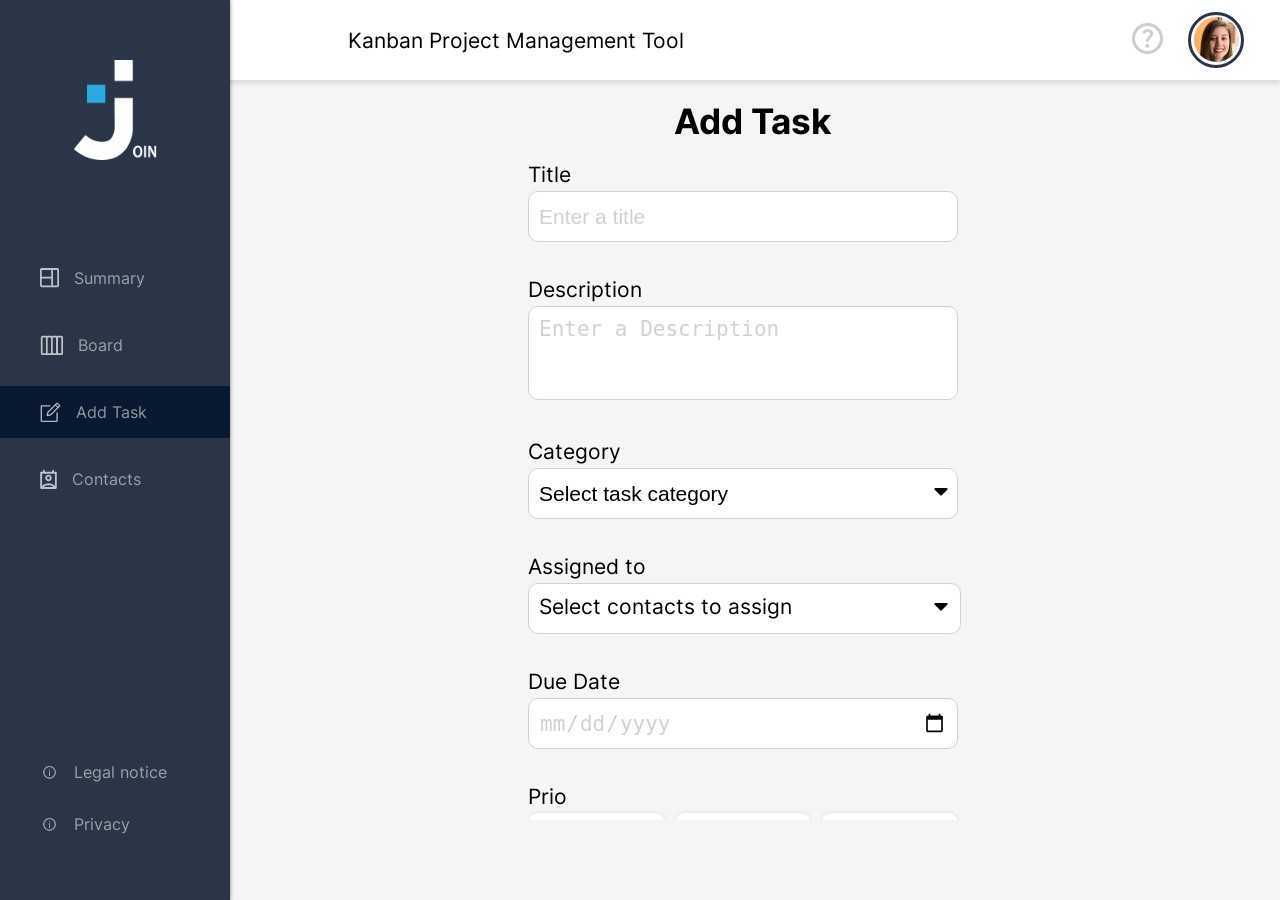
==== addTask.html @ 4e478090 "close drop down assigned" ====
<!DOCTYPE html>
<html lang="en">

<head>
    <meta charset="UTF-8">
    <meta http-equiv="X-UA-Compatible" content="IE=edge">
    <meta name="viewport" content="width=device-width, initial-scale=1.0">
    <link rel="shortcut icon" href="assets/img/favicon/join.logo-dark.png" type="image/x-icon">
    <link rel="stylesheet" href="assets/css/fonts.css">
    <link rel="stylesheet" href="assets/css/header.css">
    <link rel="stylesheet" href="assets/css/sidebar.css">
    <link rel="stylesheet" href="assets/css/board.css">
    <link rel="stylesheet" href="assets/css/addTask.css">
    <link rel="stylesheet" href="assets/css/addTask-responsive.css">
    <script src="assets/js/script.js"></script>
    <script src="assets/js/header.js"></script>
    <script src="assets/js/board.js"></script>
    <script src="assets/js/board_template.js"></script>
    <script src="assets/js/addTaskAndBoard.js"></script>
    <script src="assets/js/addTaskAndBoardChangeColor.js"></script>
    <script src="assets/js/addTask.js"></script>
    <script src="assets/js/mini_backend.js"></script>
    <script> setURL('https://anil-orhan.developerakademie.net/smallest_backend_ever/');</script>
    <script src="assets/js/login.js"></script>
    <script src="assets/js/register.js"></script>
    <title>Add Task</title>
</head>

<body onload="init(), addActiveClass2()">
    <div w3-include-html="assets/templates/header.html"></div>

    <div w3-include-html="assets/templates/sidebar.html"></div>

    <div class="main-container-addTask scrollbar-task-addTask ">
        <div class="text-header text-header-addTask">Add Task</div>

        <form onsubmit="createTodoForBoard(); return false;" class="container-inputfield-addTask">
            <div class="container-for-seperate-left-and-right-content-addTask">
                <div>
                    <div class="margin-popup"><label class="pop-up-child pop-up-child-addedTask"
                            for="title">Title</label><br></div>
                    <input onclick="closeDropDown()" class="title-popup title-popup-addTask" type="text" id="title" name="title"
                        placeholder="Enter a title" required>

                    <div class="margin-popup"><label class="pop-up-child pop-up-child-addedTask"
                            for="descriptionPopup">Description</label><br>
                    </div>
                    <textarea onclick="closeDropDown()" class="description-popup description-popup-addTask" type="text" id="descriptionPopup"
                        name="descriptionPopup" rows="3" cols="20" placeholder="Enter a Description"
                        required></textarea>

                    <div class="margin-popup"><label class="pop-up-child pop-up-child-addedTask"
                            for="category-popup">Category</label><br>
                    </div>
                    <div class="category-parent-div">
                        <select onclick="closeDropDown()" class="category-popup category-popup-addTask" id="category-popup"
                            onChange="identifySelectedCategory(this);" required>
                            <option value="" disabled selected>Select task category</option>
                            <option value="Sales">Sales</option>
                            <option value="Design">Design</option>
                            <option value="Backoffice">Backoffice</option>
                            <option value="Marketing">Marketing</option>
                            <option value="IT">IT</option>
                            <option value="Media">Media</option>
                        </select><br>
                        <div class="img-arrow-select-addTask"><img src="assets/img/addTask/vector_arrow_black.png">
                        </div>
                    </div>

                    <div class="margin-popup"><label class="pop-up-child pop-up-child-addedTask"
                            for="assignedto-popup">Assigned
                            to</label><br>
                    </div>


                    <div id="assignedParentDiv" class="assignedto-parent-div scrollbar-task-assigned-to">
                        <div onclick="openAssignedToCheckbox()">
                            <div>Select contacts to assign</div>
                            <div class="img-arrow-select-board-div-assigned"><img
                                    src="assets/img/addTask/vector_arrow_black.png"></div>
                        </div>
                        <div class="d-none" id="checkboxWithNamesAssignedTo">

                            <label for="name0">
                                <div class="assigned-for-checkbox">
                                    <div class="assignedto-child-div">Marcus Haas</div>
                                    <div><input id="name0" type="checkbox" name="Marcus Haas" value="Marcus Haas">
                                    </div>
                                </div>
                            </label>

                            <label for="name1">
                                <div class="assigned-for-checkbox">
                                    <div class="assignedto-child-div">Marius Katzer</div>
                                    <div><input id="name1" type="checkbox" name="Marius Katzer"
                                            value="Marius Katzer"></div>
                                </div>
                            </label>

                            <label for="name2">
                                <div class="assigned-for-checkbox">
                                    <div class="assignedto-child-div">Anil Orhan</div>
                                    <div><input id="name2" type="checkbox" name="Anil Orhan" value="Anil Orhan">
                                    </div>
                                </div>
                            </label>

                            <div class="assigned-for-checkbox">
                                <div class="assignedto-child-div invite-contact-addTask">Invite New Contact</div>
                                <div><img class="contact-img-addTask" src="assets/img/addTask/contact.png">
                                </div>
                            </div>
                        </div>
                    </div>


                </div>

                <div class="seperate-line-popup-addTask hide-mediaquery">

                </div>

                <div>
                    <div class="margin-popup"><label class="pop-up-child pop-up-child-addedTask" for="duedate">Due
                            Date</label></div>
                    <input onclick="closeDropDown()" onchange="duedateChangeColor()" class="duedate-popup duedate-popup-addTask " type="date"
                        id="duedate" name="duedate" required>

                    <div class="margin-popup pop-up-child pop-up-child-addedTask">Prio</div>
                    <div class="prio-popup prio-popup-addTask">
                        <div id="urgentPopup" onclick="changeColorUrgent(); closeDropDown()" class="urgent-popup">Urgent
                            <div class="urgent-popup-child">
                                <div class="position-urgent-arrow-popup-first"><img id="urgentFirstPopup"
                                        src="assets/img/board/arrow-urgent.svg"></div>
                                <div class="position-urgent-arrow-popup-second"><img id="urgentSecondPopup"
                                        src="assets/img/board/arrow-urgent.svg"></div>
                            </div>
                        </div>
                        <div id="mediumPopup" onclick="changeColorMedium(); closeDropDown()" class="medium-popup">Medium
                            <div class="medium-popup-child">
                                <div class="position-medium-arrow-popup-first"><img id="mediumFirstPopup"
                                        src="assets/img/board/arrow-medium.svg"></div>
                                <div class="position-medium-arrow-popup-second"><img id="mediumSecondPopup"
                                        src="assets/img/board/arrow-medium.svg"></div>
                            </div>
                        </div>
                        <div id="lowPopup" onclick="changeColorLow(); closeDropDown()" class="low-popup">Low
                            <div class="low-popup-child">
                                <div class="position-low-arrow-popup-first"><img id="lowFirstPopup"
                                        src="assets/img/board/arrow-low.svg"></div>
                                <div class="position-low-arrow-popup-second"><img id="lowSecondPopup"
                                        src="assets/img/board/arrow-low.svg"></div>
                            </div>
                        </div>
                    </div>

                    <div class="margin-popup"><label class="pop-up-child pop-up-child-addedTask"
                            for="subtaskPopup">Subtask</label><br>
                    </div>
                    <div class="parent-subtask-div">
                        <input onclick="closeDropDown()" class="subtask-popup subtask-popup-addTask" type="text" id="subtaskPopup"
                            name="subtaskPopup" placeholder="Add a new subtask" required></input>
                        <img class="img-plus-subtask" src="assets/img/addTask/plus.png">
                    </div>
                    <div class="subtask-checkbox-div">
                        <div><input class="checkbox-subtask" type="checkbox" id="subtaskCheckbox" name="subtaskCheckbox"
                            value="subtask"></div>
                        <div class="checkbox-substask-child"><label for="subtaskCheckbox"> Subtask 1</label><br></div>
                    </div>

                    <div class="btn-popup btn-popup-addTask">
                        <button type="button" onmouseover="changeColorOfCross()"
                            onmouseleave="changeColorOfCrossToStandard()" onclick="cleanFormAddTask()"
                            id="btn-first btn-first-addTask" class="first-btn">Clear
                            <img id="getCrossForHover" class="cross-popup-btn" src="assets/img/board/close-popup.svg">
                        </button>
                        <button type="submit" value="submit" class="second-btn second-btn-addTask">Create Task<img
                                class="hook-popup-btn" src="assets/img/board/hook-popup.svg"></button>
                    </div>
                </div>
            </div>
        </form>
    </div>

    <div id="addedTask" class="popup-after-added-task">Task added to board<img src="assets/img/sidebar/board-icon.svg">
    </div>

</body>

</html>
---- assets/css/fonts.css ----
/* inter-100 - latin */
@font-face {
     font-family: 'Inter';
     font-style: normal;
     font-weight: 100;
     src: url('../../assets/fonts/inter-v12-latin-100.eot');
     /* IE9 Compat Modes */
     src: local(''),
          url('../../assets/fonts/inter-v12-latin-100.eot?#iefix') format('embedded-opentype'),
          /* IE6-IE8 */
          url('../../assets/fonts/inter-v12-latin-100.woff2') format('woff2'),
          /* Super Modern Browsers */
          url('../../assets/fonts/inter-v12-latin-100.woff') format('woff'),
          /* Modern Browsers */
          url('../../assets/fonts/inter-v12-latin-100.ttf') format('truetype'),
          /* Safari, Android, iOS */
          url('../../assets/fonts/inter-v12-latin-100.svg#Inter') format('svg');
     /* Legacy iOS */
}

/* inter-200 - latin */
@font-face {
     font-family: 'Inter';
     font-style: normal;
     font-weight: 200;
     src: url('../../assets/fonts/inter-v12-latin-200.eot');
     /* IE9 Compat Modes */
     src: local(''),
          url('../../assets/fonts/inter-v12-latin-200.eot?#iefix') format('embedded-opentype'),
          /* IE6-IE8 */
          url('../../assets/fonts/inter-v12-latin-200.woff2') format('woff2'),
          /* Super Modern Browsers */
          url('../../assets/fonts/inter-v12-latin-200.woff') format('woff'),
          /* Modern Browsers */
          url('../../assets/fonts/inter-v12-latin-200.ttf') format('truetype'),
          /* Safari, Android, iOS */
          url('../../assets/fonts/inter-v12-latin-200.svg#Inter') format('svg');
     /* Legacy iOS */
}

/* inter-300 - latin */
@font-face {
     font-family: 'Inter';
     font-style: normal;
     font-weight: 300;
     src: url('../../assets//fonts/inter-v12-latin-300.eot');
     /* IE9 Compat Modes */
     src: local(''),
          url('../../assets/fonts/inter-v12-latin-300.eot?#iefix') format('embedded-opentype'),
          /* IE6-IE8 */
          url('../../assets/inter-v12-latin-300.woff2') format('woff2'),
          /* Super Modern Browsers */
          url('../../assets/inter-v12-latin-300.woff') format('woff'),
          /* Modern Browsers */
          url('../../assets/fonts/inter-v12-latin-300.ttf') format('truetype'),
          /* Safari, Android, iOS */
          url('../../assets/fonts/inter-v12-latin-300.svg#Inter') format('svg');
     /* Legacy iOS */
}

/* inter-regular - latin */
@font-face {
     font-family: 'Inter';
     font-style: normal;
     font-weight: 400;
     src: url('../../assets/fonts/inter-v12-latin-regular.eot');
     /* IE9 Compat Modes */
     src: local(''),
          url('../../assets/fonts/inter-v12-latin-regular.eot?#iefix') format('embedded-opentype'),
          /* IE6-IE8 */
          url('../../assets/fonts/inter-v12-latin-regular.woff2') format('woff2'),
          /* Super Modern Browsers */
          url('../../assets/fonts/inter-v12-latin-regular.woff') format('woff'),
          /* Modern Browsers */
          url('../../assets/fonts/inter-v12-latin-regular.ttf') format('truetype'),
          /* Safari, Android, iOS */
          url('../../assets/fonts/inter-v12-latin-regular.svg#Inter') format('svg');
     /* Legacy iOS */
}

/* inter-500 - latin */
@font-face {
     font-family: 'Inter';
     font-style: normal;
     font-weight: 500;
     src: url('../../assets/fonts/inter-v12-latin-500.eot');
     /* IE9 Compat Modes */
     src: local(''),
          url('../../assets/fonts/inter-v12-latin-500.eot?#iefix') format('embedded-opentype'),
          /* IE6-IE8 */
          url('../../assets/fonts/inter-v12-latin-500.woff2') format('woff2'),
          /* Super Modern Browsers */
          url('../../assets/fonts/inter-v12-latin-500.woff') format('woff'),
          /* Modern Browsers */
          url('../../assets/fonts/inter-v12-latin-500.ttf') format('truetype'),
          /* Safari, Android, iOS */
          url('../../assets/fonts/inter-v12-latin-500.svg#Inter') format('svg');
     /* Legacy iOS */
}

/* inter-600 - latin */
@font-face {
     font-family: 'Inter';
     font-style: normal;
     font-weight: 600;
     src: url('../../assets/fonts/inter-v12-latin-600.eot');
     /* IE9 Compat Modes */
     src: local(''),
          url('../../assets/fonts/inter-v12-latin-600.eot?#iefix') format('embedded-opentype'),
          /* IE6-IE8 */
          url('../../assets/fonts/inter-v12-latin-600.woff2') format('woff2'),
          /* Super Modern Browsers */
          url('../../assets/fonts/inter-v12-latin-600.woff') format('woff'),
          /* Modern Browsers */
          url('../../assets/fonts/inter-v12-latin-600.ttf') format('truetype'),
          /* Safari, Android, iOS */
          url('../../assets/fonts/inter-v12-latin-600.svg#Inter') format('svg');
     /* Legacy iOS */
}

/* inter-700 - latin */
@font-face {
     font-family: 'Inter';
     font-style: normal;
     font-weight: 700;
     src: url('../../assets/fonts/inter-v12-latin-700.eot');
     /* IE9 Compat Modes */
     src: local(''),
          url('../../assets/fonts/inter-v12-latin-700.eot?#iefix') format('embedded-opentype'),
          /* IE6-IE8 */
          url('../../assets/fonts/inter-v12-latin-700.woff2') format('woff2'),
          /* Super Modern Browsers */
          url('../../assets/fonts/inter-v12-latin-700.woff') format('woff'),
          /* Modern Browsers */
          url('../../assets/fonts/inter-v12-latin-700.ttf') format('truetype'),
          /* Safari, Android, iOS */
          url('../../assets/fonts/inter-v12-latin-700.svg#Inter') format('svg');
     /* Legacy iOS */
}

/* inter-800 - latin */
@font-face {
     font-family: 'Inter';
     font-style: normal;
     font-weight: 800;
     src: url('../../assets/fonts/inter-v12-latin-800.eot');
     /* IE9 Compat Modes */
     src: local(''),
          url('../../assets/fonts/inter-v12-latin-800.eot?#iefix') format('embedded-opentype'),
          /* IE6-IE8 */
          url('../../assets/fonts/inter-v12-latin-800.woff2') format('woff2'),
          /* Super Modern Browsers */
          url('../../assets/fonts/inter-v12-latin-800.woff') format('woff'),
          /* Modern Browsers */
          url('../../assets/fonts/inter-v12-latin-800.ttf') format('truetype'),
          /* Safari, Android, iOS */
          url('../../assets/fonts/inter-v12-latin-800.svg#Inter') format('svg');
     /* Legacy iOS */
}

/* inter-900 - latin */
@font-face {
     font-family: 'Inter';
     font-style: normal;
     font-weight: 900;
     src: url('../../assets/fonts/inter-v12-latin-900.eot');
     /* IE9 Compat Modes */
     src: local(''),
          url('../../assets/fonts/inter-v12-latin-900.eot?#iefix') format('embedded-opentype'),
          /* IE6-IE8 */
          url('../../assets/fonts/inter-v12-latin-900.woff2') format('woff2'),
          /* Super Modern Browsers */
          url('../../assets/fonts/inter-v12-latin-900.woff') format('woff'),
          /* Modern Browsers */
          url('../../assets/fonts/inter-v12-latin-900.ttf') format('truetype'),
          /* Safari, Android, iOS */
          url('../../assets/fonts/inter-v12-latin-900.svg#Inter') format('svg');
     /* Legacy iOS */
}

/* poppins-regular - latin */
@font-face {
     font-family: 'Poppins';
     font-style: normal;
     font-weight: 400;
     src: url('../../assets/fonts/poppins-v20-latin-regular.eot');
     /* IE9 Compat Modes */
     src: local(''),
          url('../../assets/fonts/poppins-v20-latin-regular.eot?#iefix') format('embedded-opentype'),
          /* IE6-IE8 */
          url('../../assets/fonts/poppins-v20-latin-regular.woff2') format('woff2'),
          /* Super Modern Browsers */
          url('../../assets/fonts/poppins-v20-latin-regular.woff') format('woff'),
          /* Modern Browsers */
          url('../../assets/fonts/poppins-v20-latin-regular.ttf') format('truetype'),
          /* Safari, Android, iOS */
          url('../../assets/fonts/poppins-v20-latin-regular.svg#Poppins') format('svg');
     /* Legacy iOS */
}
---- assets/css/header.css ----
header {
    display: flex;
    justify-content: space-between;
    background-color: #FFFFFF;
    width: 100%;
    height: 80px;
    box-shadow: 0px 4px 4px rgba(0, 0, 0, 0.1);
    padding: 20px 36px 20px 348px;
    box-sizing: border-box;
}

.header-join-logo {
    display: none;
}

.header-text {
    display: flex;
    align-items: center;
    font-family: 'Inter';
    font-weight: 400;
    font-size: 21px;
}

.header-frame-right {
    display: flex;
    align-items: center;
    gap: 25px;
}

.header-image-border {
    border: 3px solid #2A3647;
    border-radius: 100%;
    width: 50px;
    height: 50px;
}

.header-image-frame {
    display: flex;
    justify-content: center;
    padding: 2px;
}

.header-user-image {
    height: 45px;
    width: 45px;
    border-radius: 100%;
    background: url(../img/header/user1.png)
}

.header-user-image:hover {
    cursor: pointer;
}

.logout-btn {
    display: flex;
    flex-direction: column;
    justify-content: center;
    align-items: center;
    position: absolute;
    right: 36px;
    top: 81px;
    width: 130px;
    height: 45px;
    background: #2A3647;
    box-shadow: 0px 0px 4px rgba(0, 0, 0, 0.1);
    border-radius: 20px 0px 20px 20px;
    box-sizing: border-box;
    padding: 5px;
}

.logout-inner-btn {
    display: flex;
    justify-content: center;
    align-items: center;
    color: #CDCDCD;
    width: 100%;
    height: 100%;

}

.popup-frame-logout {
    z-index: 2;
    position: fixed;
    top: 0;
    bottom: 0;
    right: 0;
    left: 0;
}

.rs-logout {
    display: none;
}

.d-none {
    display: none;
}

.rs-logout-active {
    color: white !important;
    cursor: pointer;
}

@media(min-width: 851px) {
    .logout-btn:hover {
        cursor: pointer;
        background: #29ABE2;
    }

    .logout-btn:hover .logout-inner-btn {
        color: white;
    }
}

@media(max-width: 850px) {

    header {
        padding: 20px 25px;
    }

    .header-join-logo {
        display: block;
    }

    .header-text {
        display: none;
    }

    .header-help {
        display: none;
    }

    .rs-logout {
        display: flex;
        justify-content: center;
        color: #CDCDCD;
        width: 100%;
    }

    .rs-logout:hover {
        color: white;
        cursor: pointer;
    }

    .logout-btn {
        height: auto;
        gap: 10px;
    }

    .logout-inner-btn:hover {
        color: white;
        cursor: pointer;
    }
}
---- assets/css/sidebar.css ----
.sidebar-main-frame {
    position: absolute;
    top: 0;
    background-color: #2A3647;
    height: 100%;
    width: 230px;
    display: flex;
    flex-direction: column;
    justify-content: space-between;
    align-items: center;
    gap: 92px;
    box-shadow: 0px 0px 4px rgba(0, 0, 0, 0.5);
    left: 0;
}

.sidebar-logo {
    padding-top: 60px;
    height: 100px;
}

.sidebar-menu {
    display: flex;
    flex-direction: column;
    width: 100%;
    height: 40%;
    gap: 15px;
}

.sidebar-link {
    text-decoration: none;
}

.sidebar-categories {
    font-family: 'Inter';
    font-weight: 400;
    font-size: 16px;
    color: #CDCDCD;
    display: flex;
    justify-content: center;
    opacity: 0.7;
    gap: 20px;
    width: 100%;
}

.sidebar-categories img {
    height: 20px;
}

.sidebar-categories:hover {
    background-color: #091931;
    color: #FFFFFF;
    opacity: 1;
}

.active {
    background-color: #091931;
    color: #FFFFFF;
    opacity: 1;
}

a.active {
    background-color: #091931;
    color: #FFFFFF;
    opacity: 1;
}

.sidebar-categories-inner-frame {
    display: flex;
    align-items: center;
    width: 150px;
    gap: 15px;
}

.sidebar-footer {
    display: flex;
    flex-direction: column;
    justify-content: flex-end;
    height: 30%;
    width: 100%;
    margin-bottom: 50px;
}

/***********************************Sidebar bottom******************************************************/

.rs-main {
    display: none;
    width: 100%;
    height: 80px;
    background-color: #2A3647;
    justify-content: space-between;
    box-sizing: border-box;
    padding: 0px 12px;
    position: fixed;
    bottom: 0;
    left: 0;
    right: 0;
    z-index: 1;
}

.rs-links {
    text-decoration: none;
}

.rs-boxes {
    height: 100%;
    width: 80px;
    display: flex;
    flex-direction: column;
    justify-content: center;
    align-items: center;
    gap: 10px;
}

.rs-boxes:hover {
    background-color: #091931;
}

.rs-boxes:hover .rs-text {
    color: white;
}

.rs-text {
    color: #CDCDCD;
}

.rs-icons {
    height: 26px;
}


/***********************************Responsive Sidebar******************************************************/


@media (max-width: 850px) {
    .sidebar-main-frame {
        display: none;
    }

    .rs-main {
        display: flex;
    }
}

@media (max-width: 340px) {
    .rs-main {
        padding: 0px 6px;
    }

    .rs-icons {
        height: 20px;
    }

    .rs-text {
        font-size: 12px;
    }

    .rs-boxes {
        width: 60px;
    }
}

@media (max-height: 750px) {
    .sidebar-main-frame {
        gap: 60px;
    }

    .sidebar-menu {
        gap: 0;
    }

    .sidebar-logo {
        height: 80px;
        padding-top: 40px;
    }
}
---- assets/css/board.css ----
body {
    background-color: #F5F5F5;
    padding: 0;
    margin: 0;
    font-family: 'Inter';
}

.hide-status {
    display: none;
}

.hide {
    display: none;
}

.overlay-bg {
    position: absolute;
    top: 0;
    left: 0;
    height: 100vh;
    width: 100vw;
    background-color: rgba(12, 12, 12, 0.5);
    z-index: 1;
}

.main-container {
    margin-left: 355px;
    margin-top: 81px;
    margin-right: 65px;
}

/*
* CSS for first container
*/
.first-container {
    display: flex;
    justify-content: space-between;
}

.text-board {
    font-weight: 700;
    font-size: 61px;
    line-height: 120%;
}

.inputfield {
    box-sizing: border-box;
    padding-top: 20px;
    padding-bottom: 20px;
    padding-left: 10px;
    width: 251px;
    height: 35px;
    background-color: #FFFFFF;
    border: 1px solid #A8A8A8;
    border-radius: 10px;
    font-weight: 400;
    font-size: 16px;
    outline: none;
}

.inputfield::placeholder {
    color: #D1D1D1;
}

.btn {
    background: #2A3647;
    border: 1px solid #2A3647;
    border-radius: 10px;
    color: white;
    padding-top: 9px;
    padding-bottom: 10px;
    padding-left: 10px;
    padding-right: 10px;
    font-weight: 600;
    font-size: 21px;
    cursor: pointer;
    margin-left: 35px;
    height: 43px;
}

.btn:hover {
    background-color: #0D99FF;
    border-color: #0D99FF;
}

.icon-plus {
    height: 15px;
    width: 15px;
}

.line {
    width: 0px;
    height: 40px;
    border: 1px solid #D1D1D1;
}

.inputfield-and-button {
    display: flex;
}

.inputfield-container {
    position: relative;
}

.line-container {
    position: absolute;
    top: 12px;
    right: 40px;
}

.search-container {
    position: absolute;
    top: 10px;
    right: 10px;
}

.icon-search {
    height: 21px;
    width: 21px;
}

.category-with-trash {
    display: flex;
    justify-content: space-between;
}

.d-none {
    display: none;
}

/*
* CSS for second container
*/
.scrollbar-task {
    overflow-y: scroll;
    height: 54vh;
    scroll-behavior: smooth;
}

.scrollbar-task::-webkit-scrollbar {
    width: 20px;
    display: none;
}

.scrollbar-task::-webkit-scrollbar-track {
    box-shadow: inset 0 0 3px #F5F5F5;
    border-radius: 10px;
    display: none;
}

.scrollbar-task::-webkit-scrollbar-thumb {
    background: #F5F5F5;
    border-radius: 10px;
}

.scrollbar-task::-webkit-scrollbar-thumb:hover {
    background: #F5F5F5;
}

.scrollbar-task-assigned {
    overflow-y: scroll;
    height: 185px;
    scroll-behavior: smooth;
}

.scrollbar-task-assigned::-webkit-scrollbar {
    width: 20px;
    display: none;
}

.scrollbar-task-assigned::-webkit-scrollbar-track {
    box-shadow: inset 0 0 3px #F5F5F5;
    border-radius: 10px;
    display: none;
}

.scrollbar-task-assigned::-webkit-scrollbar-thumb {
    background: #F5F5F5;
    border-radius: 10px;
}

.scrollbar-task::-webkit-scrollbar-thumb:hover {
    background: #F5F5F5;
}

.second-container {
    display: flex;
    justify-content: space-between;
    margin-top: 80px;
}

.drag-area-highlight {
    height: 190px;
    border: dashed;
    border-radius: 30px;
    width: 240px;
    cursor: pointer;
    margin-top: 10px;
}

.container-tasks {
    min-height: 500px;
}

.child-container-tasks {
    display: flex;
    justify-content: space-between;
    margin-bottom: 37.5px;
    width: 258px;
}

.title-area {
    font-weight: 700;
    font-size: 21px;
    cursor: pointer;
}

.plus-button {
    cursor: pointer;
    height: 22px;
    width: 22px;
}

.parent-subtask-div {
    position: relative;
}

.img-plus-subtask {
    position: absolute;
    top: 14px;
    right: 20px;
    width: 20px;
    height: 20px
}

.box {
    background: #FFFFFF;
    box-shadow: 0px 0px 14px 3px rgba(0, 0, 0, 0.04);
    border-radius: 30px;
    padding: 18px 19px;
    gap: 10px;
    width: 200px;
    cursor: pointer;
    margin-top: 10px;
}

.category {
    text-align: center;
    color: #FFFFFF;
    width: 100px;
    height: 27px;
    border-radius: 8px;
    font-weight: 400;
    font-size: 16px;
    padding-top: 8px;
    padding-left: 25px;
    padding-right: 25px;
}

.title {
    margin-top: 10px;
    font-weight: 700;
    font-size: 16px;
    line-height: 120%;
    word-break: break-word;
    margin-bottom: 10px;
}

.description {
    font-weight: 400;
    font-size: 16px;
    line-height: 120%;
    color: #A8A8A8;
    word-break: break-word;
    margin-bottom: 10px;
}

.assigned {
    display: flex;
    justify-content: center;
    align-items: center;
    width: 35px;
    height: 35px;
    border: 1px solid #FFFFFF;
    border-radius: 100%;
    font-weight: 400;
    font-size: 12px;
    color: #FFFFFF;
    position: absolute;
}

.assigned-for-initial-letters-first {
    background-color: #0190E0;
}

.assigned-for-initial-letters-second {
    background-color: #9327FF;
}

.assigned-for-initial-letters-third {
    background-color: #FF5C00;
}

.assigned-for-random-bg-colors {
    background-color: #0190E0;
}

.assigned-and-prio {
    display: flex;
    justify-content: space-between;
}

.assigned-and-prio-child {
    position: relative;
    width: 150px;
    height: 35px;
}

.prio {
    position: relative;
    margin-right: 35px;
}

.first-arrow {
    position: absolute;
}

.second-arrow {
    position: absolute;
    top: 5px;
}

/*
* CSS for pop-up window
*/
.add-task-pop-up {
    position: absolute;
    top: 80px;
    left: 320px;
    background: #FFFFFF;
    box-shadow: 0px 0px 14px 3px rgba(0, 0, 0, 0.04);
    border-radius: 30px;
    cursor: pointer;
    display: none;
    z-index: 2;
}

.add-task-bg-color {
    background-color: rgba(0, 0, 0, 0.5);
}

.cross-popup {
    display: flex;
    justify-content: flex-end;
    margin-right: 8px;
    margin-top: 12px;
    cursor: pointer;
}

.container-for-seperate-left-and-right-content {
    display: flex;
    justify-content: space-between;
}

.padding-popup-box {
    padding: 80px;
}

.title-pop-up {
    font-weight: 700;
    font-size: 61px;
    margin-bottom: 35px;
}

.pop-up-child {
    font-weight: 400;
    font-size: 21px;
}

.title-popup {
    box-sizing: border-box;
    background: #FFFFFF;
    border: 1px solid #D1D1D1;
    border-radius: 10px;
    padding: 10px;
    margin-bottom: 35px;
    font-weight: 400;
    font-size: 21px;
    width: 422px;
    height: 51px;
    outline: none;
}

.subtask-popup {
    box-sizing: border-box;
    background: #FFFFFF;
    border: 1px solid #D1D1D1;
    border-radius: 10px;
    padding: 10px;
    margin-bottom: 15px;
    font-weight: 400;
    font-size: 21px;
    width: 428px;
    height: 51px;
    outline: none;
}

.subtask-popup::placeholder {
    color: #D1D1D1;
}

.margin-popup {
    margin-bottom: 4px;
}

.title-popup::placeholder {
    color: #D1D1D1;
}

.description-popup {
    background: #FFFFFF;
    border: 1px solid #D1D1D1;
    padding: 10px;
    margin-bottom: 35px;
    font-weight: 400;
    font-size: 21px;
    border-radius: 10px;
    width: 422px;
    box-sizing: border-box;
    resize: none;
    outline: none;
}

.description-popup::placeholder {
    color: #D1D1D1;
}

.category-popup {
    background: #FFFFFF;
    border: 1px solid #D1D1D1;
    border-radius: 10px;
    padding: 10px;
    margin-bottom: 35px;
    font-weight: 400;
    font-size: 21px;
    width: 422px;
    height: 51px;
    box-sizing: border-box;
    outline: none;
    cursor: pointer;
}

.assignedto-popup {
    background: #FFFFFF;
    border: 1px solid #D1D1D1;
    border-radius: 10px;
    padding: 10px;
    margin-bottom: 35px;
    font-weight: 400;
    font-size: 21px;
    width: 422px;
    height: 51px;
    box-sizing: border-box;
    outline: none;
}

.seperate-line-popup {
    width: 0px;
    height: 551px;
    border: 1px solid #D1D1D1;
    margin-left: 60px;
    margin-right: 60px;
    box-sizing: border-box;
}

.name-assigned-open-task {
    display: flex;
    justify-content: center;
    align-items: center;
    margin-left: 25px;
    font-weight: 400;
    font-size: 21px;
    line-height: 120%;
}

.edit-open-task {
    position: relative;
    display: flex;
    justify-content: flex-end;
    gap: 6px;
    width: 57px;
    height: 57px;
    background-color: #2A3647;
    border-radius: 10px;
    cursor: pointer;
}

.edit-open-task:hover {
    background-color: #0D99FF;
    border-color: #0D99FF;
}

.edit-img-pen-open-task {
    position: absolute;
    width: 20px;
    height: 27px;
    left: 21px;
    top: 10px;
}

.edit-img-penpeak-open-task {
    position: absolute;
    width: 13px;
    height: 7px;
    left: 18px;
    top: 33px;
}

.edit-prio-popup {
    margin-bottom: 35px;
}

.edit-open-task-okay-and-hook {
    display: flex;
    color: white;
    align-items: center;
    gap: 6px;
    width: 57px;
    height: 57px;
    background-color: #2A3647;
    border-radius: 10px;
    cursor: pointer;
}

.edit-open-task-okay-and-hook:hover {
    background-color: #0D99FF;
    border-color: #0D99FF;
}

.edit-open-task-okay {
    margin-left: 5px;
}

.edit-open-task-hook-container {
    display: flex;
    align-items: flex-end;
}

.edit-open-task-hook {
    height: 15px;
    width: 15px;
}

.profile-assigned-open-task-edit {
    display: flex;
    justify-content: center;
    align-items: center;
    padding: 10px 8px;
    gap: 10px;
    width: 45px;
    height: 45px;
    border: 2px solid #FFFFFF;
    border-radius: 58px;
    color: white;
}

.duedate-popup {
    background: #FFFFFF;
    border: 1px solid #D1D1D1;
    border-radius: 10px;
    padding: 10px;
    margin-bottom: 35px;
    color: #D1D1D1;
    font-weight: 400;
    font-size: 21px;
    width: 428px;
    height: 51px;
    box-sizing: border-box;
    outline: none;
}

.prio-popup {
    display: flex;
    margin-bottom: 35px;
}

.urgent-popup {
    display: flex;
    justify-content: center;
    align-items: center;
    width: 136px;
    height: 51px;
    background: #FFFFFF;
    box-shadow: 0px 0px 4px rgba(0, 0, 0, 0.1);
    border-radius: 10px;
    font-weight: 400;
    font-size: 21px;
    margin-right: 10px;
    box-sizing: border-box;
    padding-right: 20px;
    cursor: pointer;
}

.urgent-popup:hover {
    box-shadow: 5px 5px 5px rgba(0, 0, 0, 0.1);
}

.urgent-popup-child {
    position: relative;
}

.urgent-bg-color {
    background-color: #FF3D00;
    color: white;
}

.position-urgent-arrow-popup-first {
    position: absolute;
    left: 9px;
    bottom: -7px;
}

.position-urgent-arrow-popup-second {
    position: absolute;
    left: 9px;
    bottom: -12px;
}

.medium-popup {
    display: flex;
    justify-content: center;
    align-items: center;
    width: 136px;
    height: 51px;
    background: #FFFFFF;
    box-shadow: 0px 0px 4px rgba(0, 0, 0, 0.1);
    border-radius: 10px;
    font-weight: 400;
    font-size: 21px;
    margin-right: 10px;
    padding-right: 21px;
    box-sizing: border-box;
    cursor: pointer;
}

.medium-popup:hover {
    box-shadow: 5px 5px 5px rgba(0, 0, 0, 0.1);
}

.medium-popup-child {
    position: relative;
}

.medium-bg-color {
    background-color: #FFA800;
    color: #ffffff;
}

.position-medium-arrow-popup-first {
    position: absolute;
    left: 9px;
    bottom: -7px;
}

.position-medium-arrow-popup-second {
    position: absolute;
    left: 9px;
    bottom: -12px;
}

.low-popup {
    display: flex;
    justify-content: center;
    align-items: center;
    width: 136px;
    height: 51px;
    background: #FFFFFF;
    box-shadow: 0px 0px 4px rgba(0, 0, 0, 0.1);
    border-radius: 10px;
    font-weight: 400;
    font-size: 21px;
    box-sizing: border-box;
    cursor: pointer;
    padding-right: 20px;
}

.low-popup:hover {
    box-shadow: 5px 5px 5px rgba(0, 0, 0, 0.1);
}

.low-popup-child {
    position: relative;
    background-color: red;
}

.low-bg-color {
    background-color: #7AE229;
    color: white;
}


.position-low-arrow-popup-first {
    position: absolute;
    left: 9px;
    bottom: -9px;
}

.position-low-arrow-popup-second {
    position: absolute;
    left: 9px;
    bottom: -13px;
}

.change-color-img {
    filter: brightness(0) invert(1);
}

.btn-popup {
    display: flex;
    justify-content: flex-end;
    margin-top: 65px;
}

.first-btn {
    display: flex;
    flex-direction: row;
    justify-content: center;
    align-items: center;
    padding: 18px 10px;
    gap: 10px;
    width: 177px;
    height: 61px;
    background: white;
    border-radius: 10px;
    font-weight: 700;
    font-size: 21px;
    margin-right: 20px;
    font-weight: 400;
    font-size: 21px;
    cursor: pointer;
}

.first-btn:hover {
    color: #0D99FF;
    border: 2px solid #0D99FF;
    box-shadow: 5px 5px 5px rgba(0, 0, 0, 0.1);
}

.second-btn {
    display: flex;
    flex-direction: row;
    justify-content: center;
    align-items: center;
    padding: 18px 10px;
    gap: 10px;
    width: 177px;
    height: 61px;
    background: #2A3647;
    border-radius: 10px;
    color: white;
    font-weight: 700;
    font-size: 21px;
    cursor: pointer;
}

.second-btn:hover {
    background-color: #0D99FF;
    box-shadow: 5px 5px 5px rgba(0, 0, 0, 0.1);
    border: none;
}

/*
* CSS class for category in popup
*/
.sales {
    background-color: #FC71FF;
}

.design {
    background-color: #FF7A00;
}

.backoffice {
    background-color: #1FD7C1;
}

.marketing {
    background-color: #0038FF;
}

.it {
    background-color: #4E963D;
}

.media {
    background-color: #FFC701;
}

/* CSS open Tast */
.open-position {
    position: absolute;
    top: 85px;
    left: 650px;
    background-color: #FFFFFF;
    box-shadow: 0px 0px 4px rgba(0, 0, 0, 0.1);
    border-radius: 30px;
    cursor: pointer;
    width: 450px;
    padding: 25px;
    gap: 25px;
    z-index: 2;
    min-height: 770px;
}

.open-position-for-edit {
    position: absolute;
    top: 85px;
    left: 650px;
    background-color: #FFFFFF;
    box-shadow: 0px 0px 4px rgba(0, 0, 0, 0.1);
    border-radius: 30px;
    cursor: pointer;
    width: 450px;
    gap: 25px;
    z-index: 2;
    padding: 25px;
    min-height: 770px;
}

.close-open-task {
    display: flex;
    justify-content: flex-end;
}

.open-task {
    display: flex;
    flex-direction: column;
    align-items: flex-start;
}

.category-open-task {
    display: flex;
    justify-content: center;
    align-items: center;
    border-radius: 8px;
    width: 142px;
    height: 40px;
    color: white;
    margin-bottom: 25px;
    font-size: 27px;
    padding: 4px 36.5px;
}

.title-open-task {
    font-weight: 700;
    font-size: 61px;
    line-height: 120%;
    word-break: break-word;
    margin-bottom: 25px;
}

.description-open-task {
    font-weight: 400;
    font-size: 21px;
    line-height: 120%;
    margin-bottom: 25px;
    word-break: break-word;
}

.duedate-open-task {
    font-weight: 700;
    font-size: 21px;
    line-height: 120%;
    margin-bottom: 29px;
}

.date-open-task {
    font-weight: 400;
    font-size: 21px;
    line-height: 120%;
}

.container-priority-open-task {
    display: flex;
    margin-bottom: 25px;
}

.priority-open-task {
    display: flex;
    justify-content: center;
    align-items: center;
    font-weight: 700;
    font-size: 21px;
    line-height: 120%;
    margin-right: 25px;
}

.current-prior-open-task {
    display: flex;
    justify-content: center;
    align-items: center;
    padding-top: 4px;
    padding-bottom: 4px;
    padding-right: 15px;
    width: 131px;
    height: 33px;
    box-shadow: 0px 0px 4px rgba(0, 0, 0, 0.1);
    border-radius: 10px;
    color: white;
    gap: 10px;
    font-weight: 400;
    font-size: 21px;
}

.current-prior-img-position-open-task {
    position: relative;
}

.current-prior-img-first-open-task {
    filter: brightness(0) invert(1);
    position: absolute;
    top: -6px;
}

.current-prior-img-second-open-task {
    filter: brightness(0) invert(1);
    position: absolute;
    top: -1px;
}

.container-assigned-open-task {
    display: flex;
    flex-direction: column;
}

.assigned-open-task {
    font-weight: 700;
    font-size: 21px;
    line-height: 120%;
}

.person-and-profile-assigned-open-task-container {
    display: flex;
    align-items: center;
    justify-content: space-between;
    width: 430px;
}

.person-and-profile-assigned-open-task-container-hook {
    display: flex;
    align-items: flex-end;
    justify-content: space-between;
    margin-right: 20px;
    margin-bottom: 29px;
}

.person-assigned-open-task-container {
    margin-top: 25px;
}

.profile-assigned-open-task {
    display: flex;
    justify-content: center;
    align-items: center;
    padding: 10px 8px;
    gap: 10px;
    width: 45px;
    height: 45px;
    border: 2px solid #FFFFFF;
    border-radius: 58px;
    color: white;
}

.category-parent-div-board {
    display: flex;
    justify-content: space-between;
    position: relative;
}

.img-arrow-select-board-div {
    position: absolute !important;
    top: 12px;
    right: 20px;
}

.img-arrow-select-board-div-assigned {
    position: absolute !important;
    top: 7px;
    right: 12px;
}

.assignedto-parent-div-board {
    display: flex;
    flex-direction: column;
    justify-content: space-between;
    position: relative;
    width: 422px;
    height: 51px;
    gap: 10px;
    background-color: #FFFFFF;
    padding: 10px;
    box-sizing: border-box;
    border-radius: 10px;
    outline: none;
    border: 1px solid #D1D1D1;
    margin-bottom: 35px;
    font-size: 21px;
    font-weight: 400;
    cursor: pointer;
}

.scrollbar-task-assigned-to-board {
    overflow-y: scroll;
    scroll-behavior: smooth;
}

.scrollbar-task-assigned-to-board::-webkit-scrollbar {
    width: 20px;
    display: none;
}

.scrollbar-task-assigned-to-board::-webkit-scrollbar-track {
    box-shadow: inset 0 0 3px #F5F5F5;
    border-radius: 10px;
    display: none;
}

.scrollbar-task-assigned-to-board::-webkit-scrollbar-thumb {
    background: #F5F5F5;
    border-radius: 10px;
}

.scrollbar-task-assigned-to-board::-webkit-scrollbar-thumb:hover {
    background: #F5F5F5;
}

select {
    appearance: none;
    background-image: url('assets/img/addTask/vector_arrow_black.png');
    background-repeat: no-repeat;
    background-position: calc(100% -3px);
    background-size: 10px;
    padding-right: 15px;
}

.hide-arrow {
    display: none;
}

.subtask-container-open-task {
    display: flex;
    justify-content: space-between;
    align-items: center;
    font-weight: 400;
    font-size: 21px;
    line-height: 120%;
    margin-bottom: 35px;
    word-break: break-word;
}

.subtask-title-open-task {
    font-weight: 700;
    font-size: 21px;
    line-height: 120%;
}

.subtask-value-open-task {
    font-weight: 400;
    font-size: 21px;
    line-height: 120%;
}

.title-popup-edit {
    box-sizing: border-box;
    background: #FFFFFF;
    border: 1px solid #D1D1D1;
    border-radius: 10px;
    padding: 10px;
    margin-bottom: 12px;
    font-weight: 400;
    font-size: 21px;
    width: 422px;
    height: 51px;
    outline: none;
}

.description-popup-edit {
    background: #FFFFFF;
    border: 1px solid #D1D1D1;
    padding: 10px;
    margin-bottom: 12px;
    font-weight: 400;
    font-size: 21px;
    border-radius: 10px;
    width: 422px;
    box-sizing: border-box;
    resize: none;
    outline: none;
}

.subtask-popup-edit {
    box-sizing: border-box;
    background: #FFFFFF;
    border: 1px solid #D1D1D1;
    border-radius: 10px;
    padding: 10px;
    margin-bottom: 12px;
    font-weight: 400;
    font-size: 21px;
    width: 428px;
    height: 51px;
    outline: none;
}

.duedate-popup-edit {
    background: #FFFFFF;
    border: 1px solid #D1D1D1;
    border-radius: 10px;
    padding: 10px;
    margin-bottom: 12px;
    color: #D1D1D1;
    font-weight: 400;
    font-size: 21px;
    width: 428px;
    height: 51px;
    box-sizing: border-box;
    outline: none;
}

.prio-popup-edit {
    display: flex;
    margin-bottom: 12px;
}

.edit-content {
    display: flex;
    flex-direction: column;
    align-items: center;
}

.assignedto-parent-div-board {
    display: flex;
    flex-direction: column;
    justify-content: space-between;
    position: relative;
    width: 422px;
    height: 51px;
    gap: 10px;
    background-color: #FFFFFF;
    padding: 10px;
    box-sizing: border-box;
    border-radius: 10px;
    outline: none;
    border: 1px solid #D1D1D1;
    margin-bottom: 35px;
    font-size: 21px;
    font-weight: 400;
    cursor: pointer;
}

.assigned-for-checkbox-board {
    display: flex;
    justify-content: space-between;
    width: 400px;
    padding: 10px;
    border-radius: 10px;
    margin-left: -10px;
    cursor: pointer;
}


.assignedto-child-div-board {
    font-size: 21px;
    font-weight: 400;
}

.assigned-for-checkbox-board:hover {
    background-color: lightgray;
}

.contact-img-board {
    width: 25px;
    width: 25px;
}

.invite-contact-board {
    font-weight: 550;
}

.scrollbar-task-assigned-to-board {
    overflow-y: scroll;
    scroll-behavior: smooth;
}

.scrollbar-task-assigned-to-board::-webkit-scrollbar {
    width: 20px;
    display: none;
}

.scrollbar-task-assigned-to-board::-webkit-scrollbar-track {
    box-shadow: inset 0 0 3px #F5F5F5;
    border-radius: 10px;
    display: none;
}

.scrollbar-task-assigned-to-board::-webkit-scrollbar-thumb {
    background: #F5F5F5;
    border-radius: 10px;
}

.scrollbar-task-assigned-to-board::-webkit-scrollbar-thumb:hover {
    background: #F5F5F5;
}

input[type="checkbox"] {
    /* Add if not using autoprefixer */
    -webkit-appearance: none;
    /* Remove most all native input styles */
    appearance: none;
    /* For iOS < 15 */
    background-color: var(--form-background);
    /* Not removed via appearance */
    margin: 0;
    font: inherit;
    color: currentColor;
    width: 1.15em;
    height: 1.15em;
    border: 0.15em solid currentColor;
    border-radius: 0.15em;
    transform: translateY(-0.075em);
    display: grid;
    place-content: center;
}

input[type="checkbox"]::before {
    content: "";
    width: 0.65em;
    height: 0.65em;
    transform: scale(0);
    transform-origin: bottom left;
    transition: 120ms transform ease-in-out;
    box-shadow: inset 1em 1em var(--form-control-color);
    /* Windows High Contrast Mode */
    background-color: CanvasText;
}

input[type="checkbox"]:checked::before {
    transform: scale(1);
}

.subtask-checkbox-div {
    display: flex;
}

.checkbox-substask-child {
    margin-left: 8px;
}

.open-task-assigned-group {
    display: flex;
    margin-bottom: 10px;
}

.subtask-checkbox-small {
    display: flex;
}

.subtask-margin {
    margin-left: 8px;
}
---- assets/css/addTask.css ----
body {
    background-color: #F5F5F5;
    padding: 0;
    margin: 0;
    font-family: 'Inter';
}

.main-container-addTask {
    margin-left: 350px;
    margin-top: 81px;
    margin-right: 123px;
}

.container-for-seperate-left-and-right-content-addTask {
    display: flex;
}

.seperate-line-popup-addTask {
    width: 0px;
    height: 478px;
    border: 1px solid #D1D1D1;
    margin-left: 60px;
    margin-right: 60px;
    box-sizing: border-box;
}

.text-header {
    font-weight: 700;
    font-size: 61px;
    margin-bottom: 41px;
}

.popup-after-added-task {
    display: none;
    justify-content: center;
    align-items: center;
    padding: 18px 10px;
    gap: 10px;
    background: #2A3647;
    border-radius: 10px;
    position: absolute;
    bottom: 35px;
    left: 862px;
    font-weight: 700;
    font-size: 21px;
    color: white;
}

.prio-popup-addTask {
    margin-bottom: 35px;
}

.urgent-popup-addTask {
    display: flex;
    justify-content: center;
    align-items: center;
    width: 136px;
    height: 51px;
    background: #FFFFFF;
    box-shadow: 0px 0px 4px rgb(0 0 0 / 10%);
    border-radius: 10px;
    font-weight: 400;
    font-size: 21px;
    margin-right: 10px;
    box-sizing: border-box;
    padding-right: 20px;
    cursor: pointer;
}

.medium-popup-addTask {
    display: flex;
    justify-content: center;
    align-items: center;
    width: 136px;
    height: 51px;
    background: #FFFFFF;
    box-shadow: 0px 0px 4px rgb(0 0 0 / 10%);
    border-radius: 10px;
    font-weight: 400;
    font-size: 21px;
    margin-right: 10px;
    box-sizing: border-box;
    padding-right: 20px;
    cursor: pointer;
}

.low-popup-addTask {
    display: flex;
    justify-content: center;
    align-items: center;
    width: 136px;
    height: 51px;
    background: #FFFFFF;
    box-shadow: 0px 0px 4px rgb(0 0 0 / 10%);
    border-radius: 10px;
    font-weight: 400;
    font-size: 21px;
    margin-right: 10px;
    box-sizing: border-box;
    padding-right: 20px;
    cursor: pointer;
}

.img-arrow-select-addTask {
    position: absolute;
    top: 12px;
    right: 13px;
}


input[type="checkbox"] {
    /* Add if not using autoprefixer */
    -webkit-appearance: none;
    /* Remove most all native input styles */
    appearance: none;
    /* For iOS < 15 */
    background-color: var(--form-background);
    /* Not removed via appearance */
    margin: 0;
    font: inherit;
    color: currentColor;
    width: 1.15em;
    height: 1.15em;
    border: 0.15em solid currentColor;
    border-radius: 0.15em;
    transform: translateY(-0.075em);
    display: grid;
    place-content: center;
}

input[type="checkbox"]::before {
    content: "";
    width: 0.65em;
    height: 0.65em;
    transform: scale(0);
    transform-origin: bottom left;
    transition: 120ms transform ease-in-out;
    box-shadow: inset 1em 1em var(--form-control-color);
    /* Windows High Contrast Mode */
    background-color: CanvasText;
}

input[type="checkbox"]:checked::before {
    transform: scale(1);
}

.subtask-checkbox-div {
    display: flex;
}

.checkbox-substask-child {
    margin-left: 8px;
}

#addedTask {
    animation: cssAnimation 3s forwards;
}

@keyframes cssAnimation {
    0% {
        bottom: 20px;
        opacity: 1;
    }

    60% {
        bottom: 30px;
        opacity: 1;
    }

    100% {
        bottom: 50px;
        opacity: 0;
    }
}

.category-parent-div {
    display: flex;
    justify-content: space-between;
    position: relative;
}

.img-arrow-select {
    position: absolute;
    top: 21px;
    right: 20px;
}

.assignedto-parent-div {
    display: flex;
    flex-direction: column;
    justify-content: space-between;
    position: relative;
    width: 422px;
    height: 51px;
    gap: 10px;
    background-color: #FFFFFF;
    padding: 10px;
    box-sizing: border-box;
    border-radius: 10px;
    outline: none;
    border: 1px solid #D1D1D1;
    margin-bottom: 35px;
    font-size: 21px;
    font-weight: 400;
    cursor: pointer;
}

.assigned-for-checkbox {
    display: flex;
    justify-content: space-between;
    width: 400px;
    padding: 10px;
    border-radius: 10px;
    margin-left: -10px;
    cursor: pointer;
}

.assignedto-child-div {
    font-size: 21px;
    font-weight: 400;
}

.assigned-for-checkbox:hover {
    background-color: lightgray;
}

.contact-img-addTask {
    width: 25px;
    width: 25px;
}

.invite-contact-addTask {
    font-weight: 550;
}

.scrollbar-task-assigned-to {
    overflow-y: scroll;
    scroll-behavior: smooth;
}

.scrollbar-task-assigned-to::-webkit-scrollbar {
    width: 20px;
    display: none;
}

.scrollbar-task-assigned-to::-webkit-scrollbar-track {
    box-shadow: inset 0 0 3px #F5F5F5;
    border-radius: 10px;
    display: none;
}

.scrollbar-task-assigned-to::-webkit-scrollbar-thumb {
    background: #F5F5F5;
    border-radius: 10px;
}

.scrollbar-task-assigned-to::-webkit-scrollbar-thumb:hover {
    background: #F5F5F5;
}


select {
    appearance: none;
    background-image: url('assets/img/addTask/vector_arrow_black.png');
    background-repeat: no-repeat;
    background-position: calc(100% -3px);
    background-size: 10px;
    padding-right: 15px;
}

.hide-arrow {
    display: none;
}
---- assets/css/addTask-responsive.css ----
@media (max-width: 500px) {
    .hide-mediaquery {
        display: none;
    }

    .checkbox-subtask {
        margin-left: 10px !important;
    }

    .container-for-seperate-left-and-right-content-addTask {
        flex-direction: column;
        justify-content: center;
        align-items: center;
    }

    .btn-popup {
        justify-content: unset;
        margin-top: 59px;
        margin-bottom: 20px;
        width: 305px;
    }

    .text-header {
        display: flex;
        justify-content: center;
        font-size: 35px;
    }

    .pop-up-child-addedTask {
        margin-left: 10px !important;
    }

    .main-container-addTask {
        margin-left: 15px;
        margin-right: 15px;
        margin-top: 20px;
        height: 74vh;
        overflow-y: scroll;
    }

    .main-container-addTask::-webkit-scrollbar {
        width: 20px;
        display: none;
    }

    .main-container-addTask::-webkit-scrollbar-track {
        box-shadow: inset 0 0 3px #F5F5F5;
        border-radius: 10px;
        display: none;
    }

    .main-container-addTask::-webkit-scrollbar-thumb {
        background: #F5F5F5;
        border-radius: 10px;
    }

    .main-container-addTask::-webkit-scrollbar-thumb:hover {
        background: #F5F5F5;
    }

    .title-popup {
        width: 305px;
    }

    .subtask-popup {
        width: 305px;
    }

    .description-popup {
        width: 305px;
    }

    .category-popup {
        width: 305px;
    }

    .assignedto-popup {
        width: 305px;
    }

    .duedate-popup {
        width: 305px;
    }

    .prio-popup {
        display: flex;
        width: 300px;
    }

    .cross-popup-btn {
        height: 20px;
        width: 20px;
    }

    .hook-popup-btn {
        height: 15px;
        width: 15px;
    }

    .first-btn {
        font-size: 16px;
    }

    .second-btn {
        font-size: 16px;
    }

    .urgent-popup {
        width: 125px;
        font-size: 15px;
    }

    .medium-popup {
        width: 125px;
        font-size: 15px;
    }

    .low-popup {
        width: 125px;
        font-size: 15px;
    }

    .position-medium-arrow-popup-first {
        bottom: -5px;
        left: 6px;
    }

    .position-medium-arrow-popup-second {
        bottom: -9px;
        left: 6px;
    }

    .position-urgent-arrow-popup-first {
        left: 6px;
        bottom: -6px;
    }

    .position-urgent-arrow-popup-second {
        position: absolute;
        left: 6px;
        bottom: -11px;
    }

    .position-low-arrow-popup-second {
        position: absolute;
        left: 9px;
        bottom: -8px;
    }

    .position-low-arrow-popup-first {
        position: absolute;
        left: 9px;
        bottom: -12px;
    }

    .popup-after-added-task {
        left: 30px;
    }

    .btn-popup-addTask {
        justify-content: flex-end !important;
        margin-left: 12px;
        width: 300px;
    }

    .title-popup-addTask {
        margin-left: 10px !important;
        margin-bottom: 25px !important;
        width: 270px !important;
    }

    .subtask-popup-addTask {
        margin-left: 10px !important;
        width: 270px !important;
    }

    .duedate-popup-addTask {
        margin-left: 10px !important;
        margin-bottom: 25px !important;
        width: 270px !important;
    }

    .description-popup-addTask {
        margin-left: 10px !important;
        margin-bottom: 25px !important;
        width: 270px !important;
    }

    .category-popup-addTask {
        margin-left: 10px !important;
        margin-bottom: 25px !important;
        width: 270px !important;
        font-size: 19px;
    }

    .assignedto-popup-addTask {
        margin-left: 10px !important;
        margin-bottom: 25px !important;
        width: 270px !important;
        font-size: 19px;
    }

    .prio-popup-addTask {
        margin-left: 10px !important;
        margin-bottom: 25px !important;
        width: 270px !important;
    }

    .btn-popup-addTask {
        margin-left: 10px !important;
        margin-bottom: 25px !important;
        width: 270px !important;
    }
}

@keyframes cssAnimation {
    0% {
        bottom: 250px;
        opacity: 1;
    }

    60% {
        bottom: 280px;
        opacity: 1;
    }

    100% {
        bottom: 280px;
        opacity: 0;
    }
}

@media(min-width: 501px) and (max-width: 850px) {
    .hide-mediaquery {
        display: none;
    }

    .container-for-seperate-left-and-right-content-addTask {
        flex-direction: column;
        justify-content: center;
        align-items: center;
    }

    .container-inputfield-addTask {
        height: 61vh;
        overflow-y: scroll;
    }

    .container-inputfield-addTask::-webkit-scrollbar {
        width: 20px;
        display: none;
    }

    .container-inputfield-addTask::-webkit-scrollbar-track {
        box-shadow: inset 0 0 3px #F5F5F5;
        border-radius: 10px;
        display: none;
    }

    .container-inputfield-addTask::-webkit-scrollbar-thumb {
        background: #F5F5F5;
        border-radius: 10px;
    }

    .container-inputfield-addTask::-webkit-scrollbar-thumb:hover {
        background: #F5F5F5;
    }

    .btn-popup {
        justify-content: unset;
        margin-top: 59px;
        margin-bottom: 20px;
        width: 400px;
    }

    .text-header {
        display: flex;
        justify-content: center;
        font-size: 40px;
    }

    .main-container-addTask {
        margin-left: 15px;
        margin-right: 15px;
        margin-top: 20px;
    }

    .title-popup {
        width: 400px;
    }

    .subtask-popup {
        width: 400px;
    }

    .description-popup {
        width: 400px;
    }

    .category-parent-div {
        width: 400px;
    }

    .assignedto-parent-div {
        width: 400px;
    }

    .assigned-for-checkbox {
        width: 379px;
    }

    .category-popup {
        width: 400px;
    }

    .assignedto-popup {
        width: 400px;
    }

    .duedate-popup {
        width: 400px;
    }

    .prio-popup {
        display: flex;
        width: 400px;
    }

    .urgent-popup {
        width: 125px;
        font-size: 18px;
    }

    .medium-popup {
        width: 125px;
        font-size: 18px;
    }

    .low-popup {
        width: 125px;
        font-size: 18px;
    }

    .position-medium-arrow-popup-first {
        bottom: -5px;
        left: 6px;
    }

    .position-medium-arrow-popup-second {
        bottom: -9px;
        left: 6px;
    }

    .position-urgent-arrow-popup-first {
        left: 6px;
        bottom: -6px;
    }

    .position-urgent-arrow-popup-second {
        position: absolute;
        left: 6px;
        bottom: -11px;
    }

    .position-low-arrow-popup-second {
        position: absolute;
        left: 9px;
        bottom: -8px;
    }

    .position-low-arrow-popup-first {
        position: absolute;
        left: 9px;
        bottom: -12px;
    }

    .popup-after-added-task {
        left: 100px;
    }

    @keyframes cssAnimation {
        0% {
            bottom: 250px;
            opacity: 1;
        }

        60% {
            bottom: 280px;
            opacity: 1;
        }

        100% {
            bottom: 280px;
            opacity: 0;
        }
    }

    .text-header-addTask {
        margin-left: 10px;
        margin-bottom: 12px !important;
    }

    .btn-popup-addTask {
        margin-top: 30px !important;
        justify-content: flex-end !important;
        width: 405px !important;
    }
}


@media (min-width: 851px) and (max-width: 1280px) {
    .scrollbar-task-addTask {
        height: 80vh;
        scroll-behavior: smooth;
    }

    .scrollbar-task-addTask::-webkit-scrollbar {
        width: 20px;
        display: none;
    }

    .scrollbar-task-addTask::-webkit-scrollbar-track {
        box-shadow: inset 0 0 3px #F5F5F5;
        border-radius: 10px;
        display: none;
    }

    .scrollbar-task-addTask::-webkit-scrollbar-thumb {
        background: #F5F5F5;
        border-radius: 10px;
    }

    .scrollbar-task-addTask::-webkit-scrollbar-thumb:hover {
        background: #F5F5F5;
    }

    .text-header {
        font-size: 42px;
        margin-bottom: 11px;
    }

    .hide-mediaquery {
        display: none;
    }

    .container-for-seperate-left-and-right-content-addTask {
        display: unset;
        margin-left: -3px;
    }

    .container-inputfield-addTask {
        margin-left: -11px;
        height: 85vh;
        overflow-y: scroll;
    }

    .container-inputfield-addTask::-webkit-scrollbar {
        width: 20px;
        display: none;
    }

    .container-inputfield-addTask::-webkit-scrollbar-track {
        box-shadow: inset 0 0 3px #F5F5F5;
        border-radius: 10px;
        display: none;
    }

    .container-inputfield-addTask::-webkit-scrollbar-thumb {
        background: #F5F5F5;
        border-radius: 10px;
    }

    .container-inputfield-addTask::-webkit-scrollbar-thumb:hover {
        background: #F5F5F5;
    }

    .main-container-addTask {
        display: flex;
        margin-top: 20px;
        flex-direction: column;
        align-items: center;
    }

    .text-header {
        margin-bottom: 20px;
        font-size: 35px;
    }

    .title-popup {
        width: 490px;
        margin-bottom: 20px;
    }

    .subtask-popup {
        width: 490px;
        margin-bottom: 20px;
    }

    .description-popup {
        width: 490px;
        margin-bottom: 20px;
    }

    .category-popup {
        width: 490px;
        margin-bottom: 20px;
    }

    .assignedto-popup {
        width: 490px;
        margin-bottom: 20px;
    }

    .duedate-popup {
        width: 490px;
        margin-bottom: 20px;
    }

    .prio-popup {
        width: 490px;
    }

    .urgent-popup {
        width: 156px;
        font-size: 18px;
    }

    .medium-popup {
        width: 156px;
        font-size: 18px;
    }

    .low-popup {
        width: 156px;
        font-size: 18px;
    }

    .btn-popup {
        margin-top: 47px;
        margin-bottom: 20px;
        width: 490px;
    }

    .popup-after-added-task {
        left: 400px;
    }

    @keyframes cssAnimation {
        0% {
            bottom: 50px;
            opacity: 1;
        }

        60% {
            bottom: 80px;
            opacity: 1;
        }

        100% {
            bottom: 80px;
            opacity: 0;
        }
    }

    .title-popup-addTask {
        width: 430px !important;
        margin-bottom: 35px !important;
    }

    .subtask-popup-addTask {
        width: 430px !important;
    }

    .duedate-popup-addTask {
        width: 430px !important;
        margin-bottom: 35px !important;
    }

    .description-popup-addTask {
        width: 430px !important;
        margin-bottom: 35px !important;
    }

    .category-popup-addTask {
        width: 430px !important;
        margin-bottom: 35px !important;
    }

    .assignedto-parent-div {
        width: 433px !important;
    }

    .assigned-for-checkbox {
        width: 414px !important;
    }

    .img-arrow-select-addTask {
        right: 20px;
    }

    .assignedto-popup-addTask {
        width: 430px !important;
        margin-bottom: 35px !important;
    }

    .prio-popup-addTask {
        width: 430px !important;
        margin-bottom: 35px !important;
    }

    .btn-popup-addTask {
        width: 440px !important;
        margin-bottom: 35px !important;
    }

    .text-header-addTask {
        margin-left: -3px;
        margin-bottom: unset;
    }
}

/*@media (min-width: 1301px) and (max-width: 1350px) {
    .text-header {
        font-size: 30px;
        margin-bottom: 20px;
    }

    .main-container-addTask {
        margin-left: 339px;
        margin-top: 10px;
    }

    .container-inputfield-addTask {
        height: 78vh;
        overflow-y: scroll;
        scroll-behavior: smooth;
    }

    .container-inputfield-addTask::-webkit-scrollbar {
        width: 20px;
        display: none;
    }

    .container-inputfield-addTask::-webkit-scrollbar-track {
        box-shadow: inset 0 0 3px #F5F5F5;
        border-radius: 10px;
        display: none;
    }

    .container-inputfield-addTask::-webkit-scrollbar-thumb {
        background: #F5F5F5;
        border-radius: 10px;
    }

    .container-inputfield-addTask::-webkit-scrollbar-thumb:hover {
        background: #F5F5F5;
    }

    .title-popup {
        width: 400px;
    }

    .subtask-popup {
        width: 400px;
    }

    .description-popup {
        width: 400px;
    }

    .category-popup {
        width: 400px;
    }

    .assignedto-popup {
        width: 400px;
    }

    .duedate-popup {
        width: 400px;
    }

    .urgent-popup {
        width: 125px;
        font-size: 15px;
    }

    .medium-popup {
        width: 125px;
        font-size: 15px;
    }

    .low-popup {
        width: 125px;
        font-size: 15px;
    }

    .prio-popup {
        width: 410px;
    }

    .popup-after-added-task {
        left: 680px;
    }

    .title-popup-addTask {
        width: 300px !important;
        margin-bottom: 35px !important;
    }

    .subtask-popup-addTask {
        width: 300px !important;
        margin-bottom: 35px !important;
    }

    .duedate-popup-addTask {
        width: 300px !important;
        margin-bottom: 35px !important;;
    }

    .description-popup-addTask {
        width: 300px !important;
        margin-bottom: 35px !important;
    }

    .category-popup-addTask {
        width: 300px !important;
        margin-bottom: 35px !important;
    }

    .assignedto-popup-addTask {
        width: 300px !important;
        margin-bottom: 35px !important;
    }

    .prio-popup-addTask {
        width: 300px !important;
        margin-bottom: 35px !important;
    }

    .btn-popup-addTask {
        width: 310px !important;
        margin-bottom: 35px !important;
    }

    .seperate-line-popup-addTask {
        height: 478px !important;
    }
}*/

@media (min-width: 1281px) and (max-width: 1330px) {
    .title-popup-addTask {
        width: 390px !important;
        margin-bottom: 35px !important;
    }

    .subtask-popup-addTask {
        width: 390px !important;
    }

    .duedate-popup-addTask {
        width: 390px !important;
        margin-bottom: 35px !important;
    }

    .description-popup-addTask {
        width: 390px !important;
        margin-bottom: 35px !important;
    }

    .category-popup-addTask {
        width: 390px !important;
        margin-bottom: 35px !important;
    }

    .assignedto-popup-addTask {
        width: 390px !important;
        margin-bottom: 35px !important;
    }

    .prio-popup-addTask {
        width: 388px !important;
        margin-bottom: 35px !important;
    }

    .btn-popup-addTask {
        width: 400px !important;
        margin-bottom: 35px !important;
    }

    .seperate-line-popup-addTask {
        height: 478px !important;
    }
}
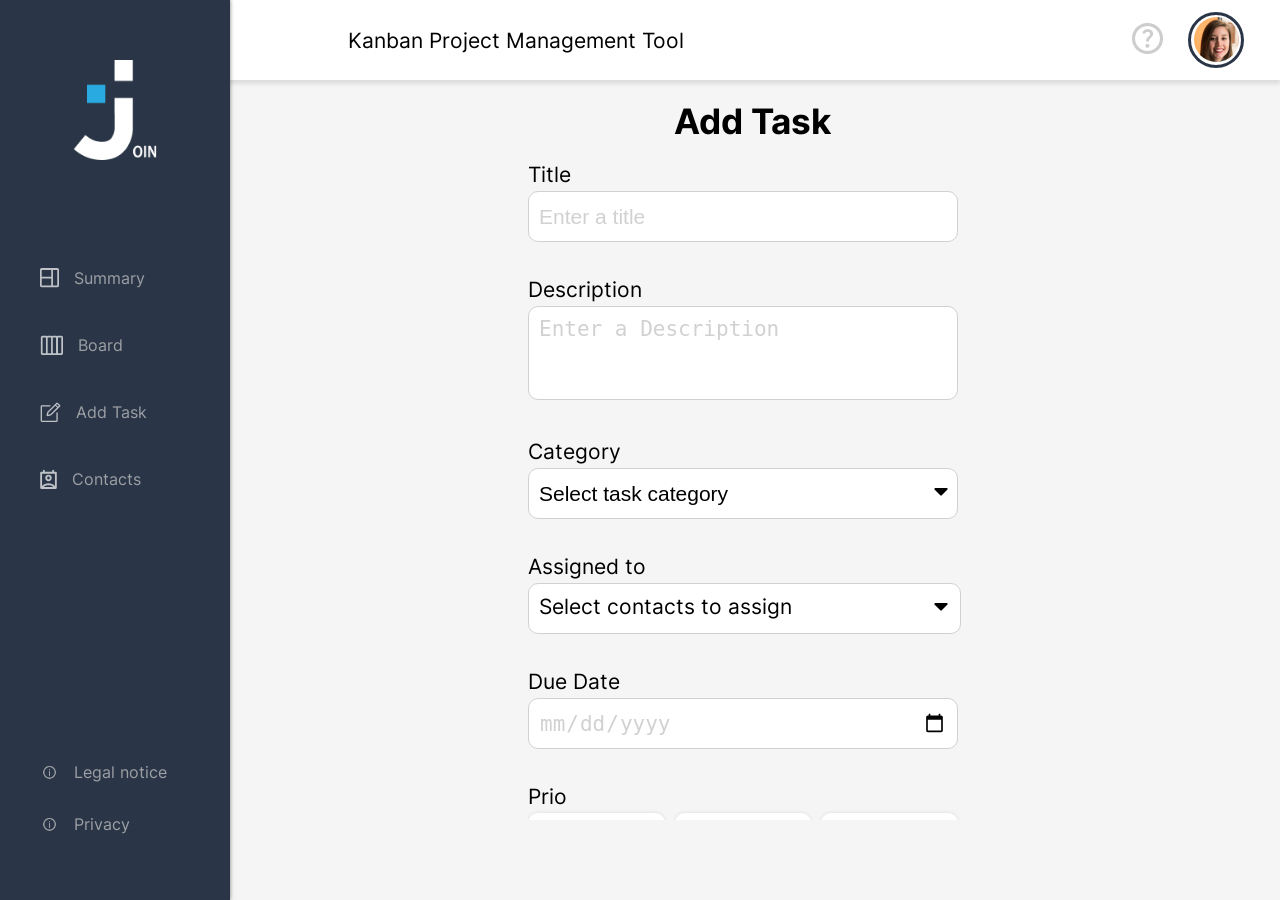
==== commit e74244e3: "responsive popup window" ====
--- a/addTask.html
+++ b/addTask.html
@@ -20,7 +20,7 @@
     <script src="assets/js/addTaskAndBoardChangeColor.js"></script>
     <script src="assets/js/addTask.js"></script>
     <script src="assets/js/mini_backend.js"></script>
-    <script> setURL('https://anil-orhan.developerakademie.net/smallest_backend_ever/');</script>
+    <script> setURL('http://anil-orhan.developerakademie.net/smallest_backend_ever');</script>
     <script src="assets/js/login.js"></script>
     <script src="assets/js/register.js"></script>
     <title>Add Task</title>
--- a/assets/css/board.css
+++ b/assets/css/board.css
@@ -335,7 +335,7 @@
 */
 .add-task-pop-up {
     position: absolute;
-    top: 80px;
+    top: 40px;
     left: 320px;
     background: #FFFFFF;
     box-shadow: 0px 0px 14px 3px rgba(0, 0, 0, 0.04);
@@ -363,7 +363,7 @@
 }
 
 .padding-popup-box {
-    padding: 80px;
+    padding: 25px;
 }
 
 .title-pop-up {
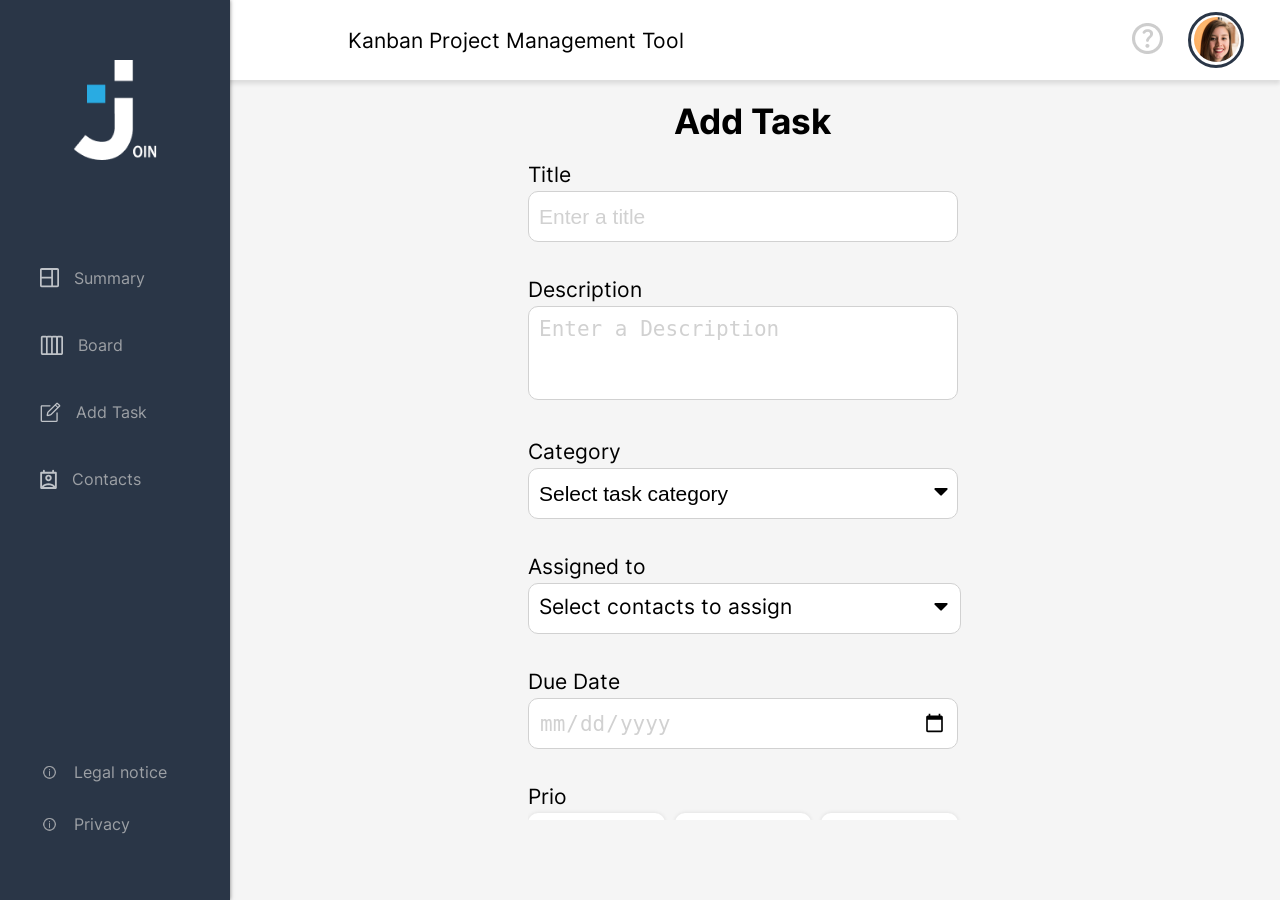
==== commit ee3f96ff: "safe counter" ====
--- a/addTask.html
+++ b/addTask.html
@@ -39,13 +39,13 @@
                 <div>
                     <div class="margin-popup"><label class="pop-up-child pop-up-child-addedTask"
                             for="title">Title</label><br></div>
-                    <input onclick="closeDropDown()" class="title-popup title-popup-addTask" type="text" id="title" name="title"
+                    <input onclick="closeDropDownAddTask()" class="title-popup title-popup-addTask" type="text" id="title" name="title"
                         placeholder="Enter a title" required>
 
                     <div class="margin-popup"><label class="pop-up-child pop-up-child-addedTask"
                             for="descriptionPopup">Description</label><br>
                     </div>
-                    <textarea onclick="closeDropDown()" class="description-popup description-popup-addTask" type="text" id="descriptionPopup"
+                    <textarea onclick="closeDropDownAddTask()" class="description-popup description-popup-addTask" type="text" id="descriptionPopup"
                         name="descriptionPopup" rows="3" cols="20" placeholder="Enter a Description"
                         required></textarea>
 
@@ -53,7 +53,7 @@
                             for="category-popup">Category</label><br>
                     </div>
                     <div class="category-parent-div">
-                        <select onclick="closeDropDown()" class="category-popup category-popup-addTask" id="category-popup"
+                        <select onclick="closeDropDownAddTask()" class="category-popup category-popup-addTask" id="category-popup"
                             onChange="identifySelectedCategory(this);" required>
                             <option value="" disabled selected>Select task category</option>
                             <option value="Sales">Sales</option>
@@ -123,12 +123,12 @@
                 <div>
                     <div class="margin-popup"><label class="pop-up-child pop-up-child-addedTask" for="duedate">Due
                             Date</label></div>
-                    <input onclick="closeDropDown()" onchange="duedateChangeColor()" class="duedate-popup duedate-popup-addTask " type="date"
+                    <input onclick="closeDropDownAddTask()" onchange="duedateChangeColor()" class="duedate-popup duedate-popup-addTask " type="date"
                         id="duedate" name="duedate" required>
 
                     <div class="margin-popup pop-up-child pop-up-child-addedTask">Prio</div>
                     <div class="prio-popup prio-popup-addTask">
-                        <div id="urgentPopup" onclick="changeColorUrgent(); closeDropDown()" class="urgent-popup">Urgent
+                        <div id="urgentPopup" onclick="changeColorUrgent(); closeDropDownAddTask()" class="urgent-popup">Urgent
                             <div class="urgent-popup-child">
                                 <div class="position-urgent-arrow-popup-first"><img id="urgentFirstPopup"
                                         src="assets/img/board/arrow-urgent.svg"></div>
@@ -136,7 +136,7 @@
                                         src="assets/img/board/arrow-urgent.svg"></div>
                             </div>
                         </div>
-                        <div id="mediumPopup" onclick="changeColorMedium(); closeDropDown()" class="medium-popup">Medium
+                        <div id="mediumPopup" onclick="changeColorMedium(); closeDropDownAddTask()" class="medium-popup">Medium
                             <div class="medium-popup-child">
                                 <div class="position-medium-arrow-popup-first"><img id="mediumFirstPopup"
                                         src="assets/img/board/arrow-medium.svg"></div>
@@ -144,7 +144,7 @@
                                         src="assets/img/board/arrow-medium.svg"></div>
                             </div>
                         </div>
-                        <div id="lowPopup" onclick="changeColorLow(); closeDropDown()" class="low-popup">Low
+                        <div id="lowPopup" onclick="changeColorLow(); closeDropDownAddTask()" class="low-popup">Low
                             <div class="low-popup-child">
                                 <div class="position-low-arrow-popup-first"><img id="lowFirstPopup"
                                         src="assets/img/board/arrow-low.svg"></div>
@@ -158,7 +158,7 @@
                             for="subtaskPopup">Subtask</label><br>
                     </div>
                     <div class="parent-subtask-div">
-                        <input onclick="closeDropDown()" class="subtask-popup subtask-popup-addTask" type="text" id="subtaskPopup"
+                        <input onclick="closeDropDownAddTask()" class="subtask-popup subtask-popup-addTask" type="text" id="subtaskPopup"
                             name="subtaskPopup" placeholder="Add a new subtask" required></input>
                         <img class="img-plus-subtask" src="assets/img/addTask/plus.png">
                     </div>
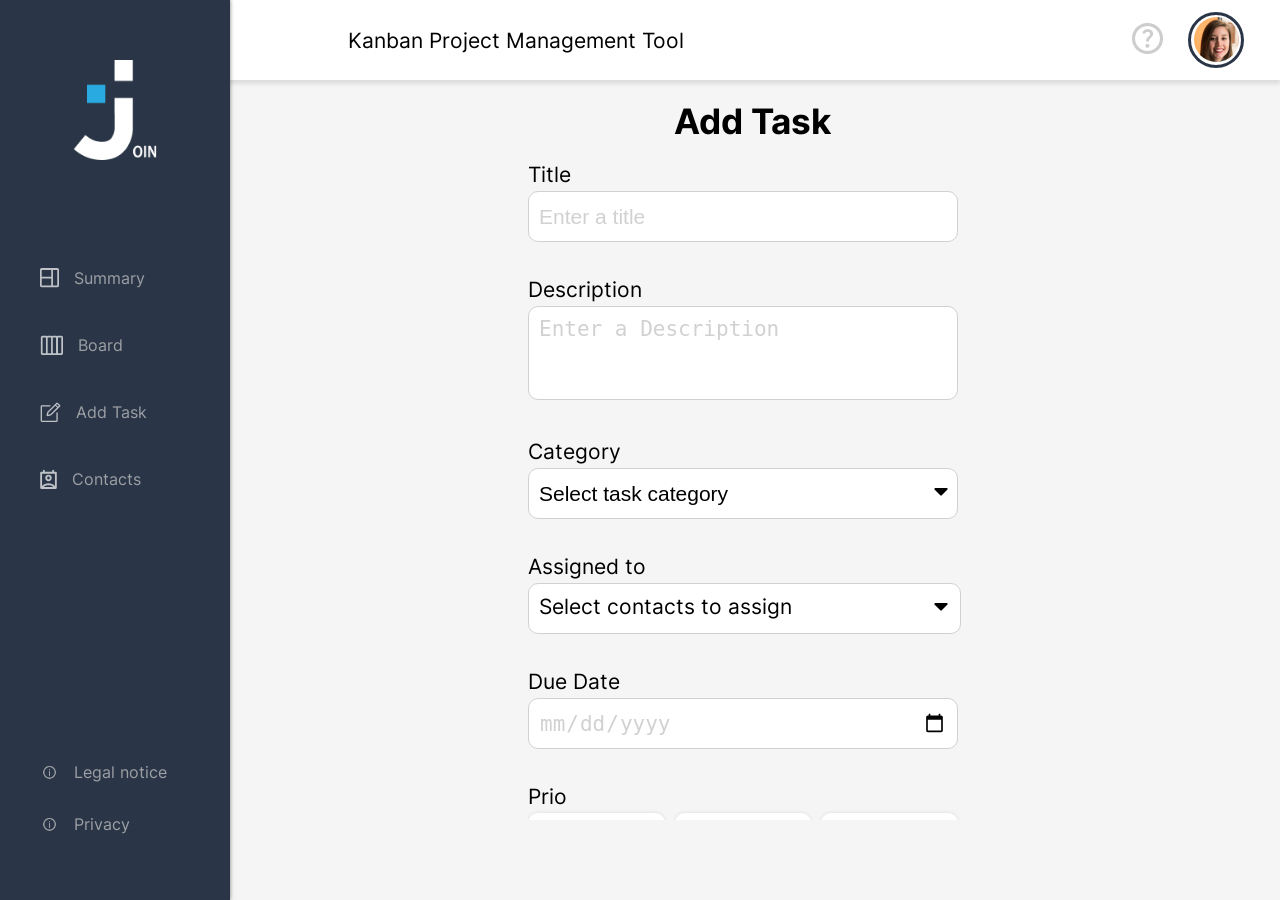
==== commit 479152d5: "change Url to https" ====
--- a/addTask.html
+++ b/addTask.html
@@ -20,7 +20,7 @@
     <script src="assets/js/addTaskAndBoardChangeColor.js"></script>
     <script src="assets/js/addTask.js"></script>
     <script src="assets/js/mini_backend.js"></script>
-    <script> setURL('http://anil-orhan.developerakademie.net/smallest_backend_ever');</script>
+    <script> setURL('https://anil-orhan.developerakademie.net/smallest_backend_ever');</script>
     <script src="assets/js/login.js"></script>
     <script src="assets/js/register.js"></script>
     <title>Add Task</title>
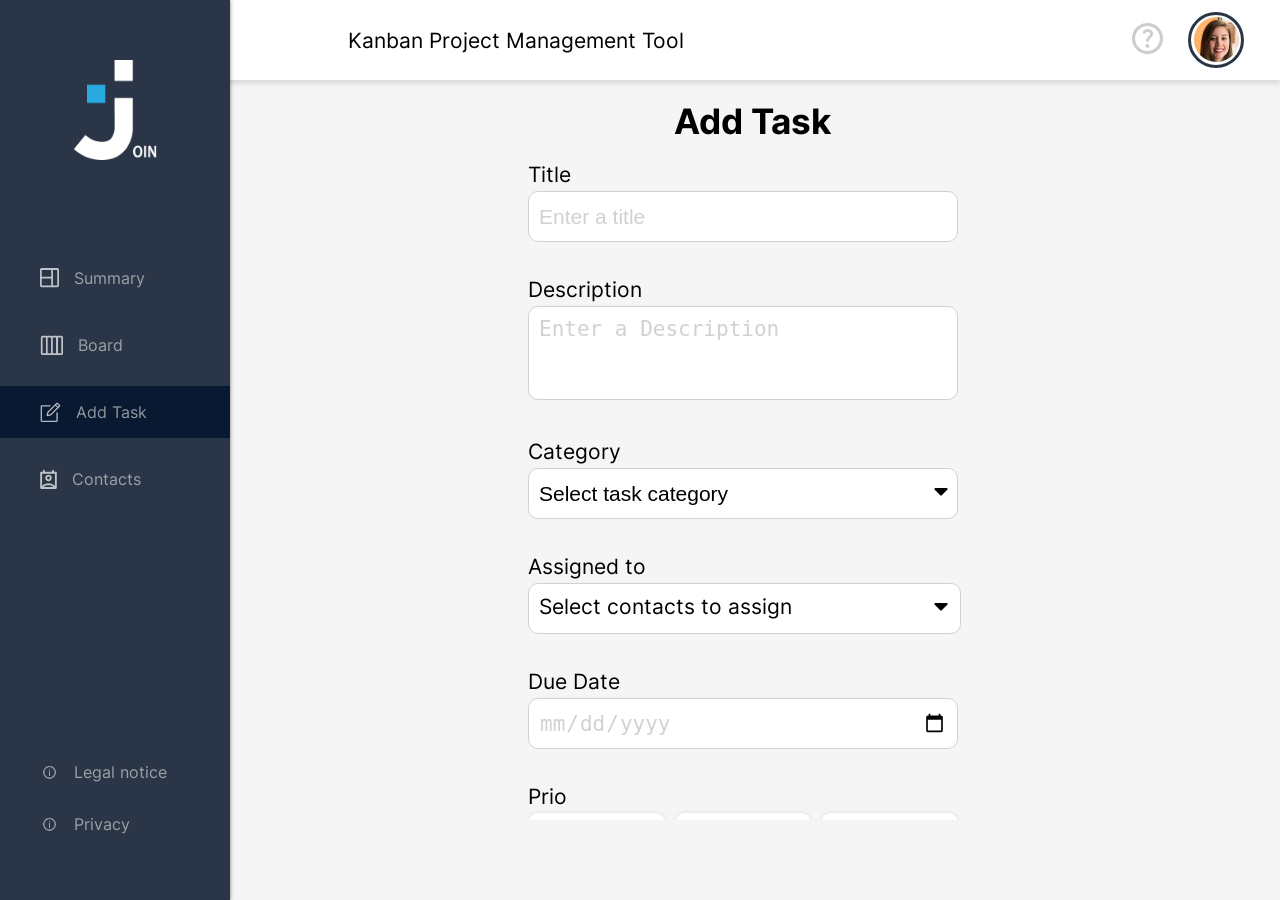
==== commit 683745c7: "create init function for add task" ====
--- a/addTask.html
+++ b/addTask.html
@@ -26,7 +26,7 @@
     <title>Add Task</title>
 </head>
 
-<body onload="init(), addActiveClass2()">
+<body onload="init(), addActiveClass2(),  initiAddTask()">
     <div w3-include-html="assets/templates/header.html"></div>
 
     <div w3-include-html="assets/templates/sidebar.html"></div>
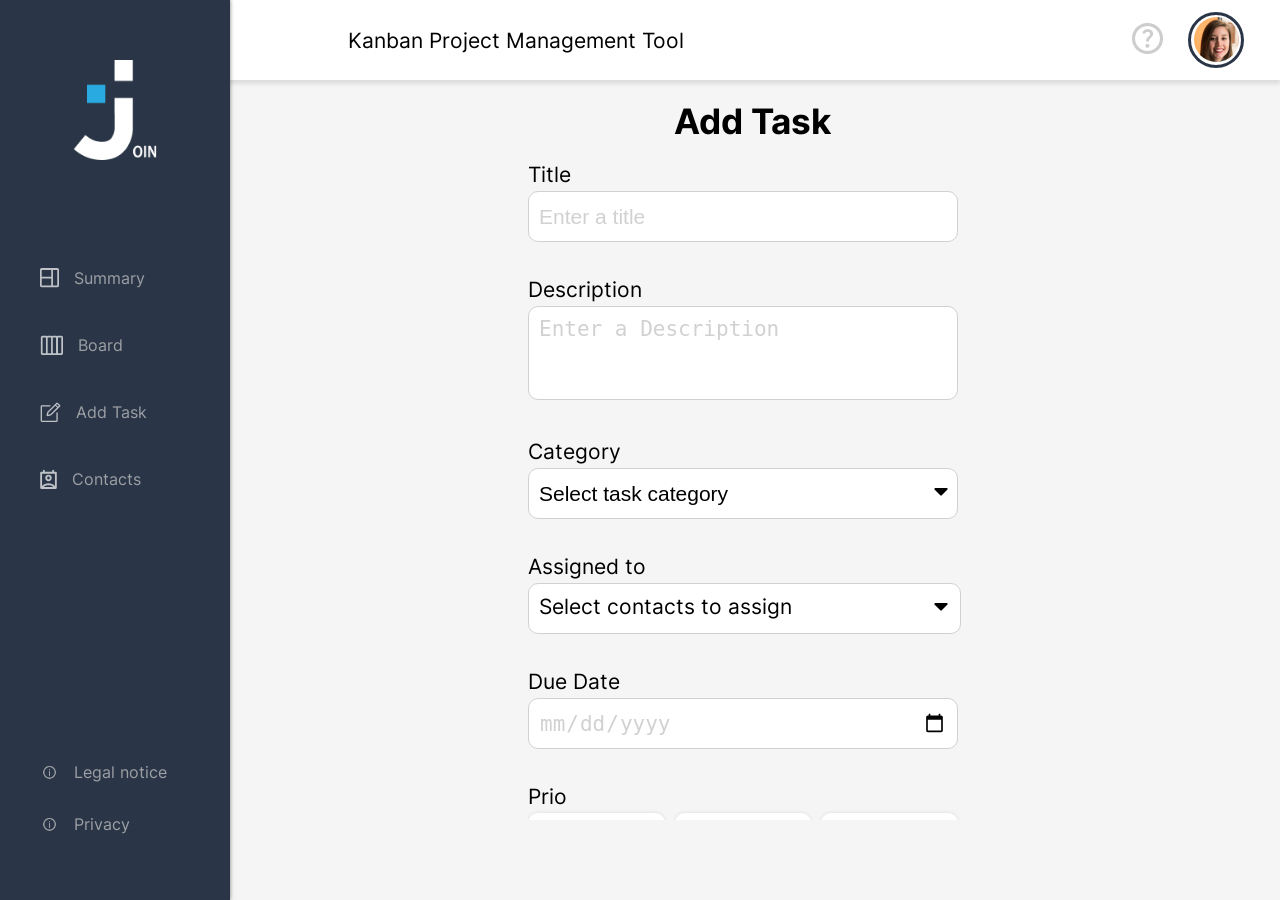
==== commit 07ccd1d3: "clean popup" ====
--- a/addTask.html
+++ b/addTask.html
@@ -26,7 +26,7 @@
     <title>Add Task</title>
 </head>
 
-<body onload="init(), addActiveClass2(),  initiAddTask()">
+<body onload="init(), addActiveClass2(),  initAddTask()">
     <div w3-include-html="assets/templates/header.html"></div>
 
     <div w3-include-html="assets/templates/sidebar.html"></div>
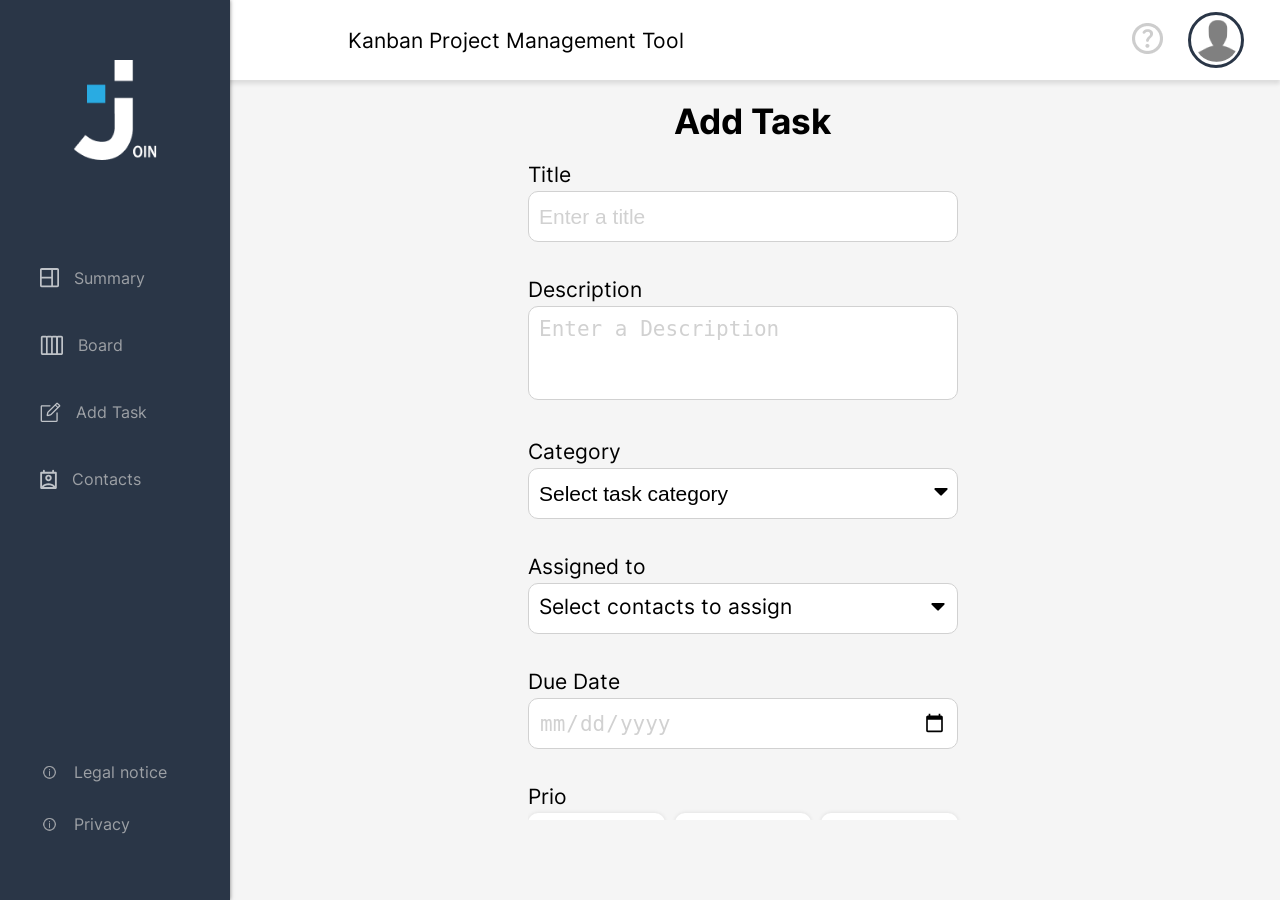
==== commit 8abdb1b3: "fix bug" ====
--- a/addTask.html
+++ b/addTask.html
@@ -37,19 +37,19 @@
         <form onsubmit="createTodoForBoard(); return false;" class="container-inputfield-addTask">
             <div class="container-for-seperate-left-and-right-content-addTask">
                 <div>
-                    <div class="margin-popup"><label class="pop-up-child pop-up-child-addedTask"
+                    <div class="margin-popup"><label class="pop-up-child popup-child-for-left-side pop-up-child-addedTask"
                             for="title">Title</label><br></div>
                     <input onclick="closeDropDownAddTask()" class="title-popup title-popup-addTask" type="text" id="title" name="title"
                         placeholder="Enter a title" required>
 
-                    <div class="margin-popup"><label class="pop-up-child pop-up-child-addedTask"
+                    <div class="margin-popup"><label class="pop-up-child popup-child-for-left-side pop-up-child-addedTask"
                             for="descriptionPopup">Description</label><br>
                     </div>
                     <textarea onclick="closeDropDownAddTask()" class="description-popup description-popup-addTask" type="text" id="descriptionPopup"
                         name="descriptionPopup" rows="3" cols="20" placeholder="Enter a Description"
                         required></textarea>
 
-                    <div class="margin-popup"><label class="pop-up-child pop-up-child-addedTask"
+                    <div class="margin-popup"><label class="pop-up-child popup-child-for-left-side pop-up-child-addedTask"
                             for="category-popup">Category</label><br>
                     </div>
                     <div class="category-parent-div">
@@ -67,13 +67,13 @@
                         </div>
                     </div>
 
-                    <div class="margin-popup"><label class="pop-up-child pop-up-child-addedTask"
+                    <div class="margin-popup"><label class="pop-up-child popup-child-for-left-side pop-up-child-addedTask"
                             for="assignedto-popup">Assigned
                             to</label><br>
                     </div>
 
 
-                    <div id="assignedParentDiv" class="assignedto-parent-div scrollbar-task-assigned-to">
+                    <div id="assignedParentDiv" class="assignedto-parent-div assignedto-popup-addTask scrollbar-task-assigned-to">
                         <div onclick="openAssignedToCheckbox()">
                             <div>Select contacts to assign</div>
                             <div class="img-arrow-select-board-div-assigned"><img
@@ -159,7 +159,7 @@
                     </div>
                     <div class="parent-subtask-div">
                         <input onclick="closeDropDownAddTask()" class="subtask-popup subtask-popup-addTask" type="text" id="subtaskPopup"
-                            name="subtaskPopup" placeholder="Add a new subtask" required></input>
+                            name="subtaskPopup" placeholder="Add a new subtask"></input>
                         <img class="img-plus-subtask" src="assets/img/addTask/plus.png">
                     </div>
                     <div class="subtask-checkbox-div">
--- a/assets/css/header.css
+++ b/assets/css/header.css
@@ -44,7 +44,8 @@
     height: 45px;
     width: 45px;
     border-radius: 100%;
-    background: url(../img/header/user1.png)
+    background: url(../img/header/profile.png);
+    background-repeat: no-repeat;
 }
 
 .header-user-image:hover {
--- a/assets/css/board.css
+++ b/assets/css/board.css
@@ -1056,6 +1056,7 @@
     line-height: 120%;
     margin-bottom: 35px;
     word-break: break-word;
+    margin-right: 40px;
 }
 
 .subtask-title-open-task {
--- a/assets/css/addTask-responsive.css
+++ b/assets/css/addTask-responsive.css
@@ -164,7 +164,6 @@
     }
 
     .title-popup-addTask {
-        margin-left: 10px !important;
         margin-bottom: 25px !important;
         width: 270px !important;
     }
@@ -181,20 +180,17 @@
     }
 
     .description-popup-addTask {
-        margin-left: 10px !important;
         margin-bottom: 25px !important;
         width: 270px !important;
     }
 
     .category-popup-addTask {
-        margin-left: 10px !important;
         margin-bottom: 25px !important;
         width: 270px !important;
         font-size: 19px;
     }
 
     .assignedto-popup-addTask {
-        margin-left: 10px !important;
         margin-bottom: 25px !important;
         width: 270px !important;
         font-size: 19px;
@@ -210,6 +206,10 @@
         margin-left: 10px !important;
         margin-bottom: 25px !important;
         width: 270px !important;
+    }
+
+    .popup-child-for-left-side {
+        margin-left: 6px !important;
     }
 }
 
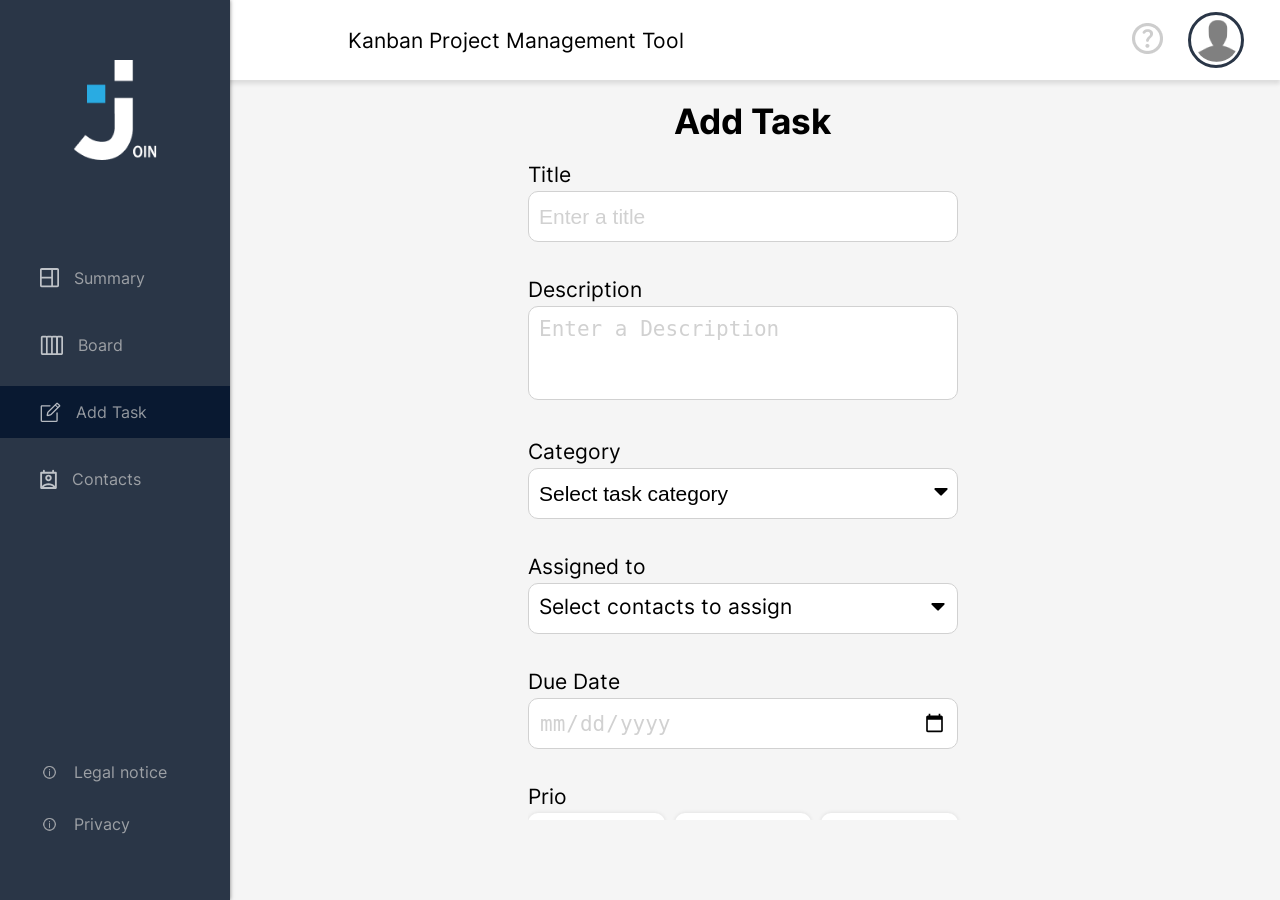
==== commit a87b2310: "highlight new Category" ====
--- a/addTask.html
+++ b/addTask.html
@@ -52,10 +52,11 @@
                     <div class="margin-popup"><label class="pop-up-child popup-child-for-left-side pop-up-child-addedTask"
                             for="category-popup">Category</label><br>
                     </div>
-                    <div class="category-parent-div">
+                    <div id="selectCategory" class="category-parent-div">
                         <select onclick="closeDropDownAddTask()" class="category-popup category-popup-addTask" id="category-popup"
                             onChange="identifySelectedCategory(this);" required>
                             <option value="" disabled selected>Select task category</option>
+                            <option value="New Category">New Category</option>
                             <option value="Sales">Sales</option>
                             <option value="Design">Design</option>
                             <option value="Backoffice">Backoffice</option>
--- a/assets/css/board.css
+++ b/assets/css/board.css
@@ -255,6 +255,35 @@
     padding-top: 8px;
     padding-left: 25px;
     padding-right: 25px;
+    padding-top: 10px;
+}
+
+.x-mark-select {
+    margin-right: 8px;
+    width: 20px;
+    height: 20px;
+    vertical-align: bottom;
+    position: absolute;
+    top: 17px;
+    right: 52px;
+}
+
+.seperate-line {
+    position: absolute;
+    top: 14px;
+    right: 43px;
+    height: 28px;
+    width: 1px;
+    background: black;
+}
+
+.check-select {
+    margin-left: 8px;
+    width: 20px;
+    height: 20px;
+    position: absolute;
+    top: 17px;
+    right: 10px;
 }
 
 .title {
@@ -1269,3 +1298,7 @@
 .subtask-margin {
     margin-left: 8px;
 }
+
+.category-popup option:nth-child(2) {
+    font-weight:bold;
+}
